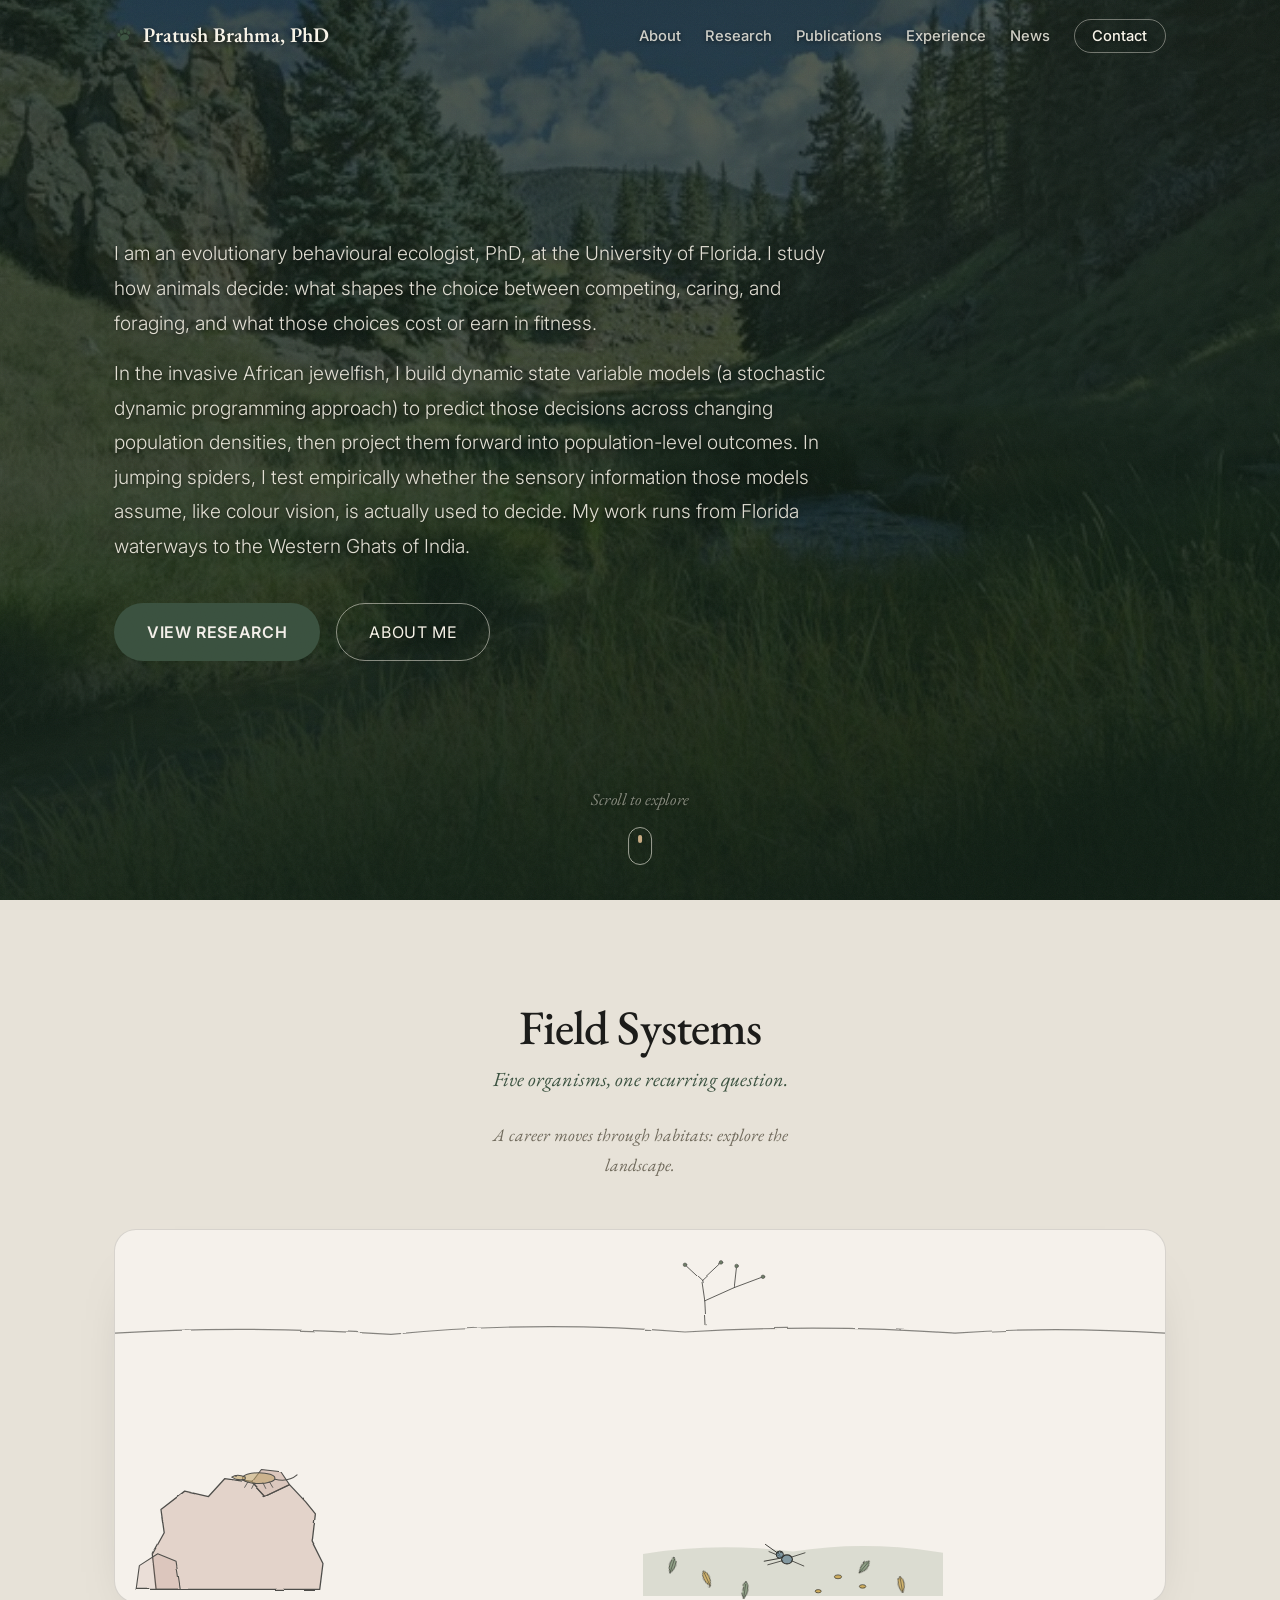
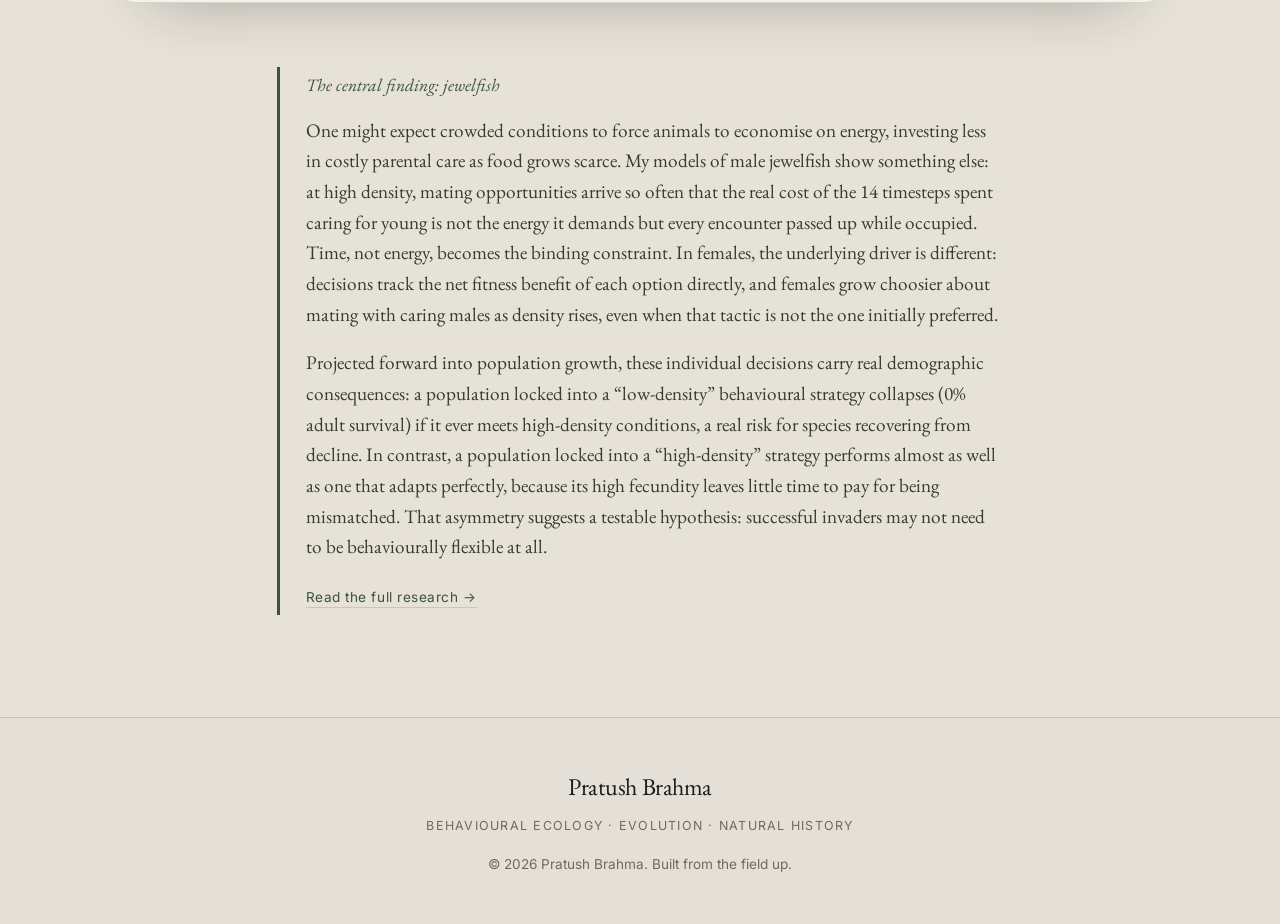
==== index.html @ 7d58fc89 "Remove homepage hero headline, About favourites section, and Gallery page Retires the gallery featur" ====
<!DOCTYPE html>
<html lang="en">
<head>
  <meta charset="UTF-8" />
  <meta name="viewport" content="width=device-width, initial-scale=1.0" />
  <meta name="description" content="Pratush Brahma is an evolutionary behavioural ecologist at the University of Florida who studies how animals decide, from dynamic state variable models in invasive jewelfish to sensory ecology in jumping spiders." />
  <meta name="author" content="Pratush Brahma" />
  <meta name="theme-color" content="#16291c" />

  <meta property="og:title" content="Pratush Brahma | Behavioural Ecologist" />
  <meta property="og:description" content="How animals decide, from invasive jewelfish to jumping spiders: the work of an evolutionary behavioural ecologist at the University of Florida." />
  <meta property="og:type" content="website" />

  <title>Pratush Brahma | Behavioural Ecologist</title>

  <link rel="preconnect" href="https://fonts.googleapis.com" />
  <link rel="preconnect" href="https://fonts.gstatic.com" crossorigin />
  <link href="https://fonts.googleapis.com/css2?family=EB+Garamond:ital,wght@0,400;0,500;0,600;1,400;1,500&family=Inter:wght@300;400;500;600&display=swap" rel="stylesheet" />

  <link rel="stylesheet" href="style.css" />
</head>
<body>
  <a class="skip-link" href="#main">Skip to content</a>

  <!-- ============ NAV ============ -->
  <header class="site-header" id="siteHeader">
    <nav class="nav" aria-label="Primary">
      <a href="index.html" class="nav__brand" aria-label="Pratush Brahma, home">
        <span class="nav__mark" aria-hidden="true"><svg viewBox="0 0 24 24" width="20" height="20" fill="currentColor"><ellipse cx="6" cy="10.5" rx="1.7" ry="2.3"/><ellipse cx="9.7" cy="7.6" rx="1.8" ry="2.5"/><ellipse cx="14.3" cy="7.6" rx="1.8" ry="2.5"/><ellipse cx="18" cy="10.5" rx="1.7" ry="2.3"/><path d="M12 11.2c3 0 5.4 2 5.4 4.5 0 2-2.4 3.1-5.4 3.1S6.6 17.7 6.6 15.7c0-2.5 2.4-4.5 5.4-4.5z"/></svg></span>
        <span class="nav__name">Pratush Brahma, PhD</span>
      </a>
      <button class="nav__toggle" id="navToggle" aria-expanded="false" aria-controls="navMenu" aria-label="Open menu">
        <span class="nav__toggle-bar" aria-hidden="true"></span>
        <span class="nav__toggle-bar" aria-hidden="true"></span>
        <span class="nav__toggle-bar" aria-hidden="true"></span>
      </button>
      <ul class="nav__menu" id="navMenu">
        <li><a href="about.html">About</a></li>
        <li><a href="research.html">Research</a></li>
        <li><a href="publications.html">Publications</a></li>
        <li><a href="experience.html">Experience</a></li>
        <li><a href="news.html">News</a></li>
        <li><a href="contact.html" class="nav__cta">Contact</a></li>
      </ul>
    </nav>
  </header>

  <main id="main">

    <!-- ============ HERO ============ -->
    <section class="hero" id="hero">
      <div class="hero__bg" data-parallax="0.25" aria-hidden="true"></div>
      <div class="hero__veil" aria-hidden="true"></div>
      <div class="hero__grain" aria-hidden="true"></div>

      <div class="hero__inner">
        <div class="hero__tagline reveal" data-reveal data-reveal-delay="3">
          <p>
            I am an evolutionary behavioural ecologist, PhD, at the University of
            Florida. I study how animals decide: what shapes the choice between
            competing, caring, and foraging, and what those choices cost or earn in
            fitness.
          </p>
          <p>
            In the invasive African jewelfish, I build dynamic state variable
            models (a stochastic dynamic programming approach) to predict
            those decisions across changing population densities, then project them
            forward into population-level outcomes. In jumping spiders, I test
            empirically whether the sensory information those models assume, like
            colour vision, is actually used to decide. My work runs from Florida
            waterways to the Western Ghats of India.
          </p>
        </div>
        <div class="hero__actions reveal" data-reveal data-reveal-delay="4">
          <a href="research.html" class="btn btn--primary">View research</a>
          <a href="about.html" class="btn btn--ghost">About me</a>
        </div>
      </div>

      <a href="#field-systems" class="hero__scroll" aria-label="Scroll to explore">
        <span class="hero__scroll-text">Scroll to explore</span>
        <span class="hero__scroll-cue" aria-hidden="true"><span class="hero__scroll-dot"></span></span>
      </a>
    </section>

    <!-- ============ ILLUSTRATED FIELD MAP ============ -->
    <section class="field-systems" id="field-systems" aria-labelledby="field-systems-heading">
      <div class="section__wrap">
        <div class="field-systems__head">
          <h2 class="field-systems__title reveal" data-reveal id="field-systems-heading">Field Systems</h2>
          <p class="field-systems__subtitle reveal" data-reveal>Five organisms, one recurring question.</p>
        </div>

        <p class="field-systems__intro reveal" data-reveal>A career moves through habitats: explore the landscape.</p>

        <div class="field-map reveal" data-reveal>
          <!-- Hand-drawn landscape cross-section, five ecological zones. Hover/focus
               previews the specimen tag; click (or a second tap on touch) goes to
               research.html#anchor. -->
          <svg class="field-map__svg" viewBox="0 0 1750 620" role="group" aria-labelledby="field-systems-heading" xmlns="http://www.w3.org/2000/svg">
            <defs>
              <filter id="sketchy" x="-5%" y="-5%" width="110%" height="110%">
                <feTurbulence type="fractalNoise" baseFrequency="0.014 0.03" numOctaves="2" seed="7" result="noise" />
                <feDisplacementMap in="SourceGraphic" in2="noise" scale="4.2" xChannelSelector="R" yChannelSelector="G" />
              </filter>
            </defs>

            <!-- Horizon line, hand-drawn -->
            <path class="fz-ground" filter="url(#sketchy)" d="M0,172 Q210,158 460,174 Q700,150 950,170 Q1180,156 1400,172 Q1560,160 1750,172" fill="none" stroke="var(--ink-stroke)" stroke-width="2" stroke-linecap="round" opacity="0.55" />

            <!-- ============ ZONE: PHYLOGENETIC TREE (sky / margin) — anuran phylogenetics — tier 3, paired with the rock outcrop ============ -->
            <a href="research.html#frogs" class="field-zone field-zone--phylo field-zone--minor" tabindex="4" aria-label="Microhylid frog phylogenetics: untangling a family tree. Open research."
               data-sci="Microhylidae spp." data-q="How many species hide inside one name?">
              <rect class="field-zone__hit" x="20" y="8" width="1710" height="160" rx="10" />
              <g class="field-zone__art" fill="none" stroke="var(--ink-stroke)" stroke-width="1.5" stroke-linecap="round" opacity="0.65">
                <path filter="url(#sketchy)" d="M985,158 L983,118" />
                <path filter="url(#sketchy)" d="M983,118 L1032,96" />
                <path filter="url(#sketchy)" d="M983,118 L978,84" />
                <path filter="url(#sketchy)" d="M1032,96 L1080,78" />
                <path filter="url(#sketchy)" d="M1032,96 L1036,60" />
                <path filter="url(#sketchy)" d="M978,84 L1010,54" />
                <path filter="url(#sketchy)" d="M978,84 L950,58" />
                <circle cx="1080" cy="78" r="3" fill="var(--moss)" stroke="var(--ink-stroke)" stroke-width="1" />
                <circle cx="1036" cy="60" r="3" fill="var(--moss)" stroke="var(--ink-stroke)" stroke-width="1" />
                <circle cx="1010" cy="54" r="3" fill="var(--moss)" stroke="var(--ink-stroke)" stroke-width="1" />
                <circle cx="950" cy="58" r="3" fill="var(--moss)" stroke="var(--ink-stroke)" stroke-width="1" />
              </g>
            </a>

            <!-- ============ ZONE: ROCK OUTCROP — Psammophilus dorsalis — tier 3 ============ -->
            <a href="research.html#agamas" class="field-zone field-zone--rock field-zone--minor" tabindex="1" aria-label="Rock agamas: turf wars on sun-baked boulders. Open research."
               data-sci="Psammophilus dorsalis" data-q="Who controls the rock controls everything.">
              <rect class="field-zone__hit" x="20" y="170" width="410" height="440" rx="10" />
              <g class="field-zone__art" transform="translate(190,500) scale(0.9) translate(-190,-500)">
                <path filter="url(#sketchy)" d="M55,610 L48,545 L70,505 L64,462 L108,428 L152,438 L182,405 L232,412 L256,438 L302,416 L332,448 L350,470 L344,522 L364,562 L358,610 Z"
                      fill="var(--terracotta)" fill-opacity="0.26" stroke="var(--ink-stroke)" stroke-width="2.4" stroke-linejoin="round" />
                <path filter="url(#sketchy)" d="M18,610 L24,566 L58,544 L92,558 L100,610 Z"
                      fill="var(--terracotta)" fill-opacity="0.16" stroke="var(--ink-stroke)" stroke-width="2" stroke-linejoin="round" />
                <path filter="url(#sketchy)" d="M232,412 L256,438 L302,416 L286,392 L250,388 Z"
                      fill="var(--terracotta)" fill-opacity="0.38" stroke="var(--ink-stroke)" stroke-width="2" stroke-linejoin="round" />

                <!-- lizard, perched on the top facet, facing left -->
                <g class="zone-lizard">
                  <path d="M275,406 Q300,412 316,398" fill="none" stroke="var(--ink-stroke)" stroke-width="2" stroke-linecap="round" />
                  <ellipse cx="245" cy="404" rx="30" ry="10" fill="var(--ochre)" fill-opacity="0.55" stroke="var(--ink-stroke)" stroke-width="2" />
                  <path d="M225,411 L219,421" stroke="var(--ink-stroke)" stroke-width="1.6" stroke-linecap="round" />
                  <path d="M237,413 L232,423" stroke="var(--ink-stroke)" stroke-width="1.6" stroke-linecap="round" />
                  <path d="M253,413 L258,423" stroke="var(--ink-stroke)" stroke-width="1.6" stroke-linecap="round" />
                  <path d="M265,411 L271,421" stroke="var(--ink-stroke)" stroke-width="1.6" stroke-linecap="round" />
                  <g class="zone-lizard__head" style="transform-box:view-box; transform-origin:220px 402px;">
                    <path d="M220,402 Q205,395 195,402 Q205,409 220,406 Z" fill="var(--ochre)" fill-opacity="0.6" stroke="var(--ink-stroke)" stroke-width="2" stroke-linejoin="round" />
                    <circle cx="203" cy="400" r="1.6" fill="var(--ink-stroke)" />
                  </g>
                </g>
              </g>
            </a>

            <!-- ============ ZONE: FRESHWATER — Hemichromis letourneuxi — LEAD ZONE, the dissertation's central finding ============ -->
            <a href="research.html#jewelfish" class="field-zone field-zone--water field-zone--lead" tabindex="2" aria-label="African jewelfish: the dissertation's central finding. Open research."
               data-sci="Hemichromis letourneuxi" data-q="When does a father stop guarding his young?">
              <rect class="field-zone__hit" x="450" y="170" width="410" height="440" rx="10" />
              <g class="field-zone__art" transform="translate(655,490) scale(1.1) translate(-655,-490)">
                <path d="M450,610 L450,440 Q530,410 620,428 Q700,405 780,430 Q830,415 860,440 L860,610 Z" fill="var(--slate-blue)" fill-opacity="0.2" stroke="none" />
                <path class="zone-wave-a" filter="url(#sketchy)" d="M450,440 Q530,410 620,428 Q700,405 780,430 Q830,415 860,440" fill="none" stroke="var(--ink-stroke)" stroke-width="2.2" stroke-linecap="round" />
                <path class="zone-wave-b" filter="url(#sketchy)" d="M470,470 Q550,452 630,466 Q710,448 790,468 Q820,458 845,470" fill="none" stroke="var(--slate-blue)" stroke-width="1.6" stroke-linecap="round" opacity="0.6" />

                <path d="M470,440 Q466,410 476,382" fill="none" stroke="var(--moss)" stroke-width="2" stroke-linecap="round" opacity="0.65" />
                <path d="M486,440 Q483,404 496,378" fill="none" stroke="var(--moss)" stroke-width="2" stroke-linecap="round" opacity="0.65" />
                <path d="M826,440 Q830,406 820,380" fill="none" stroke="var(--moss)" stroke-width="2" stroke-linecap="round" opacity="0.65" />
                <path d="M842,440 Q846,412 838,386" fill="none" stroke="var(--moss)" stroke-width="2" stroke-linecap="round" opacity="0.65" />

                <g class="zone-fish">
                  <path class="zone-fish__tail" style="transform-box:view-box; transform-origin:625px 485px;" d="M625,485 L604,471 L608,486 L604,501 Z" fill="var(--terracotta)" fill-opacity="0.6" stroke="var(--ink-stroke)" stroke-width="1.8" stroke-linejoin="round" />
                  <path d="M625,485 Q640,470 665,474 Q681,478 686,486 Q681,494 665,497 Q640,501 625,485 Z" fill="var(--terracotta)" fill-opacity="0.75" stroke="var(--ink-stroke)" stroke-width="2" stroke-linejoin="round" />
                  <path d="M655,474 L662,461 L669,475 Z" fill="var(--slate-blue)" fill-opacity="0.5" stroke="var(--ink-stroke)" stroke-width="1.4" stroke-linejoin="round" />
                  <circle cx="637" cy="482" r="1.8" fill="var(--ink-stroke)" />
                </g>
              </g>
            </a>

            <!-- ============ ZONE: LEAF LITTER / FOREST FLOOR — Stenaelurillus lesserti (+ termite prey) — second tier ============ -->
            <a href="research.html#spiders" class="field-zone field-zone--leaf field-zone--lead" tabindex="3" aria-label="Jumping spiders: a colour-sighted hunter among termite prey. Open research."
               data-sci="Stenaelurillus lesserti" data-q="Can a spider that sees colour use it to hunt?">
              <rect class="field-zone__hit" x="880" y="170" width="500" height="440" rx="10" />
              <g class="field-zone__art">
                <path d="M880,610 L880,540 Q1000,520 1130,536 Q1250,516 1380,538 L1380,610 Z" fill="var(--moss)" fill-opacity="0.15" stroke="none" />

                <g stroke="var(--ink-stroke)" stroke-width="1.2" fill="var(--moss)" fill-opacity="0.5">
                  <g transform="rotate(18 930 556)"><path filter="url(#sketchy)" d="M930,545 Q940,556 930,573 Q920,556 930,545 Z" /><path d="M930,548 L930,570" stroke-width="0.8" /></g>
                  <g transform="rotate(-25 985 578)" fill="var(--ochre)" fill-opacity="0.55"><path filter="url(#sketchy)" d="M985,567 Q995,578 985,595 Q975,578 985,567 Z" /><path d="M985,570 L985,592" stroke-width="0.8" /></g>
                  <g transform="rotate(40 1250 560)"><path filter="url(#sketchy)" d="M1250,549 Q1260,560 1250,577 Q1240,560 1250,549 Z" /><path d="M1250,552 L1250,574" stroke-width="0.8" /></g>
                  <g transform="rotate(-10 1310 588)" fill="var(--ochre)" fill-opacity="0.55"><path filter="url(#sketchy)" d="M1310,577 Q1320,588 1310,605 Q1300,588 1310,577 Z" /><path d="M1310,580 L1310,602" stroke-width="0.8" /></g>
                  <g transform="rotate(8 1050 598)"><path filter="url(#sketchy)" d="M1050,587 Q1060,598 1050,615 Q1040,598 1050,587 Z" /><path d="M1050,590 L1050,612" stroke-width="0.8" /></g>
                </g>

                <!-- termites: prey, visible but not separately clickable -->
                <g fill="var(--ochre)" fill-opacity="0.65" stroke="var(--ink-stroke)" stroke-width="1.1">
                  <ellipse cx="1205" cy="578" rx="6" ry="3.2" />
                  <ellipse cx="1246" cy="594" rx="5.4" ry="2.9" />
                  <ellipse cx="1172" cy="602" rx="5" ry="2.7" />
                </g>

                <!-- jumping spider -->
                <g class="zone-spider">
                  <g stroke="var(--ink-stroke)" stroke-width="1.3" stroke-linecap="round">
                    <path d="M1112,545 L1090,536" />
                    <path d="M1113,551 L1088,558" />
                    <path d="M1127,551 L1148,560" />
                    <path d="M1128,545 L1150,538" />
                  </g>
                  <g class="zone-spider__leg" style="transform-box:view-box; transform-origin:1108px 541px;" stroke="var(--ink-stroke)" stroke-width="1.5" stroke-linecap="round">
                    <path d="M1108,541 L1084,524" />
                    <path d="M1109,547 L1082,552" />
                  </g>
                  <ellipse cx="1120" cy="549" rx="9" ry="7.5" fill="var(--slate-blue)" fill-opacity="0.7" stroke="var(--ink-stroke)" stroke-width="1.8" />
                  <circle cx="1108" cy="541" r="6" fill="var(--slate-blue)" fill-opacity="0.7" stroke="var(--ink-stroke)" stroke-width="1.6" />
                  <circle cx="1105" cy="538" r="1.3" fill="var(--ink-stroke)" />
                  <circle cx="1110" cy="537" r="1.3" fill="var(--ink-stroke)" />
                </g>
              </g>
            </a>

            <!-- ============ ZONE: LAB BENCH — FRG1 / tumor angiogenesis (mouse models) — tier 4, where the empirical training began ============ -->
            <a href="research.html#cancer" class="field-zone field-zone--lab field-zone--minor" tabindex="5" aria-label="Cancer angiogenesis research: where the empirical training began. Open research."
               data-sci="FRG1 &middot; tumor angiogenesis" data-q="How does one gene rewire a tumor&rsquo;s blood supply?">
              <rect class="field-zone__hit" x="1390" y="170" width="340" height="440" rx="10" />
              <g class="field-zone__art">
                <path d="M1390,610 L1390,560 Q1480,542 1560,556 Q1650,540 1730,558 L1730,610 Z" fill="var(--mouse)" fill-opacity="0.12" stroke="none" />

                <!-- ex-ovo CAM view: a dish of membrane with a branching vessel network -->
                <circle cx="1560" cy="330" r="92" fill="var(--terracotta)" fill-opacity="0.07" stroke="var(--ink-stroke)" stroke-width="1.6" opacity="0.6" filter="url(#sketchy)" />
                <g stroke="var(--terracotta)" stroke-width="1.6" stroke-linecap="round" fill="none" opacity="0.85">
                  <path filter="url(#sketchy)" d="M1560,404 L1558,362" />
                  <path filter="url(#sketchy)" d="M1558,362 L1522,336" />
                  <path filter="url(#sketchy)" d="M1522,336 L1498,308" />
                  <path filter="url(#sketchy)" d="M1522,336 L1510,300" />
                  <path filter="url(#sketchy)" d="M1558,362 L1598,340" />
                  <path filter="url(#sketchy)" d="M1598,340 L1624,312" />
                  <path filter="url(#sketchy)" d="M1598,340 L1612,374" />
                </g>
                <g class="zone-mouse__pulse" fill="var(--terracotta)" fill-opacity="0.7" stroke="var(--ink-stroke)" stroke-width="0.8">
                  <circle cx="1498" cy="308" r="2.6" />
                  <circle cx="1510" cy="300" r="2.6" />
                  <circle cx="1624" cy="312" r="2.6" />
                  <circle cx="1612" cy="374" r="2.6" />
                </g>

                <!-- mouse silhouette -->
                <g class="zone-mouse">
                  <path d="M1600,548 Q1560,562 1522,552" fill="none" stroke="var(--ink-stroke)" stroke-width="1.5" stroke-linecap="round" />
                  <ellipse cx="1620" cy="522" rx="55" ry="29" fill="var(--mouse)" fill-opacity="0.55" stroke="var(--ink-stroke)" stroke-width="2" />
                  <circle cx="1675" cy="507" r="21" fill="var(--mouse)" fill-opacity="0.55" stroke="var(--ink-stroke)" stroke-width="2" />
                  <ellipse cx="1667" cy="483" rx="8" ry="10" fill="var(--mouse)" fill-opacity="0.6" stroke="var(--ink-stroke)" stroke-width="1.6" />
                  <ellipse cx="1685" cy="486" rx="8" ry="10" fill="var(--mouse)" fill-opacity="0.6" stroke="var(--ink-stroke)" stroke-width="1.6" />
                  <circle cx="1682" cy="504" r="1.6" fill="var(--ink-stroke)" />
                </g>
              </g>
            </a>
          </svg>
        </div>

        <figure class="field-finding reveal" data-reveal>
          <p class="field-finding__label">The central finding: jewelfish</p>
          <blockquote class="field-finding__quote">
            <p>One might expect crowded conditions to force animals to economise on energy, investing less in costly parental care as food grows scarce. My models of male jewelfish show something else: at high density, mating opportunities arrive so often that the real cost of the 14 timesteps spent caring for young is not the energy it demands but every encounter passed up while occupied. Time, not energy, becomes the binding constraint. In females, the underlying driver is different: decisions track the net fitness benefit of each option directly, and females grow choosier about mating with caring males as density rises, even when that tactic is not the one initially preferred.</p>
            <p>Projected forward into population growth, these individual decisions carry real demographic consequences: a population locked into a &ldquo;low-density&rdquo; behavioural strategy collapses (0% adult survival) if it ever meets high-density conditions, a real risk for species recovering from decline. In contrast, a population locked into a &ldquo;high-density&rdquo; strategy performs almost as well as one that adapts perfectly, because its high fecundity leaves little time to pay for being mismatched. That asymmetry suggests a testable hypothesis: successful invaders may not need to be behaviourally flexible at all.</p>
          </blockquote>
          <figcaption><a href="research.html#jewelfish">Read the full research &rarr;</a></figcaption>
        </figure>
      </div>
    </section>

  </main>

  <!-- ============ FOOTER ============ -->
  <footer class="footer">
    <div class="section__wrap footer__inner">
      <p class="footer__name">Pratush Brahma</p>
      <p class="footer__tag">Behavioural ecology · evolution · natural history</p>
      <p class="footer__copy">© <span id="year"></span> Pratush Brahma. Built from the field up.</p>
    </div>
  </footer>

  <!-- Floating specimen-tag label for the field map -->
  <div class="specimen-tag" id="specimenTag" role="status" aria-live="polite"></div>

  <script src="script.js"></script>
</body>
</html>
---- style.css ----
/* =========================================================
   Pratush Brahma — Behavioural Ecologist
   Field-notebook / scientific-monograph aesthetic:
   aged parchment, charcoal ink, deep olive + terracotta,
   EB Garamond serif headings, Inter body.
   ========================================================= */

/* ---------- Design tokens ---------- */
:root {
  /* Species colours (used only on small swatches/plates behind photos) —
     muted toward the field-guide palette; nothing reads as "bright tech". */
  --jewel:   #3f7a78;
  --jewel-d: #2a5b5a;
  --agama:   #a86a3d;
  --agama-d: #8a5330;
  --spider:   #a68a3a;
  --spider-d: #8a6f17;
  --termite:  #9c6b3f;
  --termite-d: #6b4626;
  --frog:     #6b8a4a;
  --frog-d:   #46691f;
  --mouse:    #a99a80;
  --mouse-d:  #8a7d62;

  /* Field Systems illustration palette — naturalist's-plate accents */
  --terracotta: #b5654a;
  --moss:       #4a6741;
  --slate-blue: #5c7a8a;
  --ochre:      #c4932a;
  --ink-stroke: #2c2c28;

  /* Greens kept for the dark, immersive hero + illustrated scene */
  --green-900: #10231a;
  --green-800: #16291c;
  --green-700: #1d3826;
  --green-600: #294e35;
  --green-500: #3b5240;
  --green-400: #5a7f66;

  --paper: #f2ede2; /* light ink used on dark imagery (captions, hero stroke) */

  /* Field-notebook palette — warm parchment, forest green, field tan */
  --parchment:   #f5f1eb;  /* warm parchment page */
  --parchment-2: #ede8df;  /* slightly deeper leaf, hover surfaces */
  --ink:         #1c1c1a;  /* near-black warm ink */

  /* Semantic */
  --bg:          var(--parchment);
  --bg-alt:      var(--parchment-2);
  --surface:     #faf7f0;  /* a clean sheet, for cards */
  --text:        var(--ink);
  --text-dim:    #3a3934;
  --text-muted:  #706a5c;
  --accent:      #3b5240;  /* deep forest green */
  --accent-soft: #4c6b52;  /* lighter forest green, for hovers */
  --accent-warm: #8c7355;  /* warm field tan (secondary) */
  --slate:       #55636b;  /* warm slate */
  --on-accent:   #f5f1eb;  /* text on forest-green fills */
  --line:        rgba(28, 28, 26, 0.14);

  /* Type */
  --font-display: "EB Garamond", Georgia, "Times New Roman", serif;
  --font-body:    "Inter", system-ui, -apple-system, sans-serif;
  /* small tracked labels (tags, dates): clean sans */
  --font-mono:    "Inter", system-ui, -apple-system, sans-serif;

  /* Fluid type scale */
  --fs-hero:  clamp(3rem, 11vw, 9rem);
  /* Reserved for a page's single centrepiece section title — deliberately a
     step above --fs-h2, so Field Systems outranks ordinary section headings
     without approaching the hero. Not for general section titles. */
  --fs-h1-section: clamp(2.4rem, 6vw, 4.4rem);
  --fs-h2:    clamp(1.9rem, 4.5vw, 3.4rem);
  --fs-h3:    clamp(1.15rem, 2vw, 1.45rem);
  --fs-lead:  clamp(1.05rem, 1.6vw, 1.3rem);
  --fs-body:  1.05rem;
  --fs-small: 0.82rem;

  /* Layout */
  --maxw:    1180px;
  --gutter:  clamp(1.25rem, 5vw, 4rem);
  --radius:  14px;
  --radius-lg: 22px;

  /* Section vertical rhythm — two deliberate steps, not three unrelated
     clamps. Primary: full-weight sections (About prose, Explore tiles).
     Secondary: sections that carry their own internal spacing already
     (Field Systems' head + map + finding block each add their own gaps),
     so the outer section padding is intentionally the lighter of the two. */
  --space-section:     clamp(4.5rem, 11vw, 9rem);
  --space-section-tight: clamp(3.5rem, 8vw, 6.5rem);

  /* Hero text-on-dark-photo palette — the warm cream/tan family used only
     over the immersive hero image, named so it stops living as scattered
     magic hex values. */
  --hero-ink:        #f7f3e8;  /* primary text over the hero photo */
  --hero-ink-dim:     rgba(247, 243, 232, 0.82);
  --hero-ink-faint:   rgba(247, 243, 232, 0.5);
  --hero-accent:      #e3d7bf;  /* eyebrow */
  --hero-accent-line: #c2a883;  /* eyebrow rule, scroll dot */
  --hero-accent-warm: #c9ad85;  /* italic name accent, ghost-button hover */

  /* Motion — unhurried, like turning a page */
  --ease: cubic-bezier(0.25, 0.46, 0.45, 0.94);
  --dur:  0.38s;
  /* Snappier ease-out for immediate feedback: buttons, hover lifts, rising labels */
  --ease-out: cubic-bezier(0.16, 1, 0.3, 1);

  --header-h: 72px;
}

/* ---------- Cross-document view transitions ----------
   The focal authored moment: clicking a Field Systems zone on the homepage
   does not hard-cut to research.html — the clicked specimen's own art
   carries across the navigation into its research card. Pure progressive
   enhancement: unsupported browsers get the ordinary instant navigation. */
@view-transition {
  navigation: auto;
}

/* ---------- Reset ---------- */
*,
*::before,
*::after { box-sizing: border-box; }

* { margin: 0; }

html {
  scroll-behavior: smooth;
  scroll-padding-top: var(--header-h);
  -webkit-text-size-adjust: 100%;
}

body {
  font-family: var(--font-body);
  font-size: var(--fs-body);
  line-height: 1.75;
  color: var(--text);
  /* Aged-paper backdrop: faint wandering paw tracks over parchment,
     with the softest warm tints in the corners for depth. */
  background-color: #f2ede3;
  background-image:
    url("data:image/svg+xml,%3Csvg xmlns='http://www.w3.org/2000/svg' width='240' height='240' fill='%236b5a3a' fill-opacity='0.10'%3E%3Cg transform='translate(36,44)'%3E%3Cellipse cx='4' cy='9' rx='2' ry='3'/%3E%3Cellipse cx='10' cy='5.5' rx='2.2' ry='3.3'/%3E%3Cellipse cx='16' cy='9' rx='2' ry='3'/%3E%3Cpath d='M10%2010c3%200%205%202%205%204.2%200%201.9-2.2%203-5%203s-5-1.1-5-3c0-2.2%202-4.2%205-4.2z'/%3E%3C/g%3E%3Cg transform='translate(156,160)'%3E%3Cellipse cx='4' cy='9' rx='2' ry='3'/%3E%3Cellipse cx='10' cy='5.5' rx='2.2' ry='3.3'/%3E%3Cellipse cx='16' cy='9' rx='2' ry='3'/%3E%3Cpath d='M10%2010c3%200%205%202%205%204.2%200%201.9-2.2%203-5%203s-5-1.1-5-3c0-2.2%202-4.2%205-4.2z'/%3E%3C/g%3E%3C/svg%3E"),
    radial-gradient(75% 60% at 84% -8%, rgba(140, 115, 85, 0.10), transparent 62%),
    radial-gradient(65% 65% at -8% 108%, rgba(59, 82, 64, 0.09), transparent 62%);
  background-repeat: repeat, no-repeat, no-repeat;
  background-size: 240px 240px, 100% 100%, 100% 100%;
  background-attachment: fixed;
  -webkit-font-smoothing: antialiased;
  text-rendering: optimizeLegibility;
  overflow-x: hidden;
}

img { max-width: 100%; display: block; }

a { color: inherit; text-decoration: none; }

h1, h2, h3 {
  font-family: var(--font-display);
  font-weight: 500;
  line-height: 1.08;
  letter-spacing: -0.02em;
}

::selection { background: var(--accent); color: var(--on-accent); }

/* ---------- Accessibility helpers ---------- */
.skip-link {
  position: absolute;
  left: 1rem;
  top: -100%;
  z-index: 200;
  background: var(--accent);
  color: var(--on-accent);
  padding: 0.7rem 1.2rem;
  border-radius: 8px;
  font-weight: 600;
  transition: top 0.2s var(--ease);
}
.skip-link:focus { top: 1rem; }

:focus-visible {
  outline: 3px solid var(--accent);
  outline-offset: 3px;
  border-radius: 4px;
}

/* ---------- Buttons ---------- */
.btn {
  display: inline-flex;
  align-items: center;
  gap: 0.5rem;
  font-family: var(--font-mono);
  font-size: 0.85rem;
  letter-spacing: 0.04em;
  text-transform: uppercase;
  padding: 0.85rem 1.6rem;
  border-radius: 999px;
  border: 1.5px solid transparent;
  cursor: pointer;
  transition: transform 280ms var(--ease-out), background 280ms var(--ease-out),
              color 280ms var(--ease-out), border-color 280ms var(--ease-out),
              box-shadow 280ms var(--ease-out);
}
.btn:hover, .btn:focus-visible { will-change: transform; }
.btn:active { transform: translateY(-1px) scale(0.98); }
.btn--primary {
  background: var(--accent);
  color: var(--on-accent);
  font-weight: 600;
  box-shadow: 0 0 0 0 rgba(59, 82, 64, 0);
}
.btn--primary:hover {
  background: var(--accent-soft);
  transform: translateY(-2px);
  box-shadow: 0 16px 30px -16px rgba(59, 82, 64, 0.55);
}
.btn--ghost {
  border-color: var(--line);
  color: var(--text);
}
.btn--ghost:hover {
  border-color: var(--accent);
  color: var(--accent);
  transform: translateY(-2px);
  box-shadow: 0 14px 28px -18px rgba(28, 28, 26, 0.25);
}

/* =========================================================
   NAV
   ========================================================= */
.site-header {
  position: fixed;
  inset: 0 0 auto 0;
  z-index: 100;
  height: var(--header-h);
  display: flex;
  align-items: center;
  transition: background 0.4s var(--ease), border-color 0.4s var(--ease),
              backdrop-filter 0.4s var(--ease);
  border-bottom: 1px solid transparent;
}
.site-header.is-scrolled {
  background: rgba(242, 235, 218, 0.9);
  backdrop-filter: blur(12px);
  border-bottom-color: var(--line);
}
.nav {
  width: 100%;
  max-width: var(--maxw);
  margin: 0 auto;
  padding: 0 var(--gutter);
  display: flex;
  align-items: center;
  justify-content: space-between;
}
.nav__brand {
  display: flex;
  align-items: center;
  gap: 0.55rem;
  font-family: var(--font-display);
  font-size: 1.3rem;
  font-weight: 600;
  color: var(--hero-ink); /* light by default, for over the dark hero */
}
.nav__mark { color: var(--accent); display: inline-flex; align-items: center; transition: color 300ms var(--ease-out); }
.nav__mark svg { display: block; transform: rotate(-12deg); }
.nav__brand:hover .nav__mark { color: var(--accent-warm); }
.nav__menu {
  list-style: none;
  display: flex;
  align-items: center;
  gap: 1.5rem;
  padding: 0;
}
.nav__menu a {
  font-size: 0.92rem;
  font-weight: 500;
  color: var(--hero-ink-dim); /* light over hero */
  position: relative;
  transition: color 300ms var(--ease-out);
}
/* Scoped to the transparent (pre-scroll) header only, over the hero photo —
   the scrolled/mobile-panel states sit on solid parchment and don't need it. */
.site-header:not(.is-scrolled) .nav__brand,
.site-header:not(.is-scrolled) .nav__menu a {
  text-shadow: 0 1px 4px rgba(0, 0, 0, 0.55);
}
.nav__menu a::after {
  content: "";
  position: absolute;
  left: 0; bottom: -6px;
  width: 100%;
  height: 2px;
  background: var(--accent);
  transform: scaleX(0);
  transform-origin: left;
  transition: transform 0.3s var(--ease-out);
}
.nav__menu a:hover,
.nav__menu a.is-current,
.nav__menu a[aria-current="page"] { color: var(--paper); }
.nav__menu a:hover::after,
.nav__menu a.is-current::after,
.nav__menu a[aria-current="page"]::after { transform: scaleX(1); }
.nav__cta {
  border: 1.5px solid rgba(247, 243, 232, 0.4);
  padding: 0.45rem 1.1rem;
  border-radius: 999px;
  color: var(--hero-ink) !important;
}
.nav__cta::after { display: none; }
.nav__cta:hover { border-color: var(--accent); }

/* Scrolled (over parchment) and all inner pages: dark ink on light */
.site-header.is-scrolled .nav__brand { color: var(--text); }
.site-header.is-scrolled .nav__menu a { color: var(--text-dim); }
.site-header.is-scrolled .nav__menu a:hover,
.site-header.is-scrolled .nav__menu a.is-current,
.site-header.is-scrolled .nav__menu a[aria-current="page"] { color: var(--text); }
.site-header.is-scrolled .nav__cta { color: var(--text) !important; border-color: var(--line); }
.site-header.is-scrolled .nav__cta[aria-current="page"] { color: var(--accent) !important; border-color: var(--accent); }
.site-header.is-scrolled .nav__toggle-bar { background: var(--text); }

.nav__toggle {
  display: none;
  flex-direction: column;
  gap: 5px;
  background: none;
  border: none;
  cursor: pointer;
  padding: 14px; /* brings the tap target to 44px tall, the touch-target floor */
  z-index: 110;
}
.nav__toggle-bar {
  width: 26px;
  height: 2px;
  background: var(--hero-ink);
  border-radius: 2px;
  transition: transform 0.3s var(--ease-out), opacity 0.3s var(--ease-out), background 0.3s var(--ease-out);
}
.nav__toggle[aria-expanded="true"] .nav__toggle-bar:nth-child(1) { transform: translateY(7px) rotate(45deg); }
.nav__toggle[aria-expanded="true"] .nav__toggle-bar:nth-child(2) { opacity: 0; }
.nav__toggle[aria-expanded="true"] .nav__toggle-bar:nth-child(3) { transform: translateY(-7px) rotate(-45deg); }

/* =========================================================
   HERO (kept dark and immersive; light text over a photo)
   ========================================================= */
.hero {
  position: relative;
  min-height: 100vh;
  min-height: 100svh;
  display: flex;
  align-items: center;
  overflow: hidden;
  isolation: isolate;
}
.hero__bg {
  position: absolute;
  inset: -10% 0 -10% 0;
  z-index: -3;
  background:
    radial-gradient(120% 90% at 70% 10%, rgba(140, 115, 85, 0.16), transparent 55%),
    radial-gradient(120% 120% at 15% 90%, rgba(59, 82, 64, 0.30), transparent 50%),
    linear-gradient(160deg, rgba(12,26,17,0.55), rgba(22,41,28,0.30) 45%, rgba(12,26,17,0.80)),
    url("images/habitat.jpg"),
    linear-gradient(160deg, #0c1a11 0%, var(--green-800) 45%, #0c1a11 100%);
  background-size: cover;
  background-position: center;
  will-change: transform;
}
.hero__veil {
  position: absolute;
  inset: 0;
  z-index: -2;
  /* The 35% stop used to fall below the hero's text content (eyebrow, name,
     then tagline) and only had to keep the photo readable as a photo there.
     With the eyebrow and name removed, the vertically-centered bio text now
     sits across that exact band, so it needs the same legibility floor as
     the darker top and bottom stops, not a deliberately faint "window". */
  background:
    linear-gradient(180deg, rgba(14,28,19,0.55) 0%, rgba(14,28,19,0.6) 35%, rgba(14,28,19,0.85) 100%);
}
.hero__grain {
  position: absolute;
  inset: 0;
  z-index: -1;
  opacity: 0.05;
  pointer-events: none;
  background-image: url("data:image/svg+xml,%3Csvg xmlns='http://www.w3.org/2000/svg' width='120' height='120'%3E%3Cfilter id='n'%3E%3CfeTurbulence type='fractalNoise' baseFrequency='0.9' numOctaves='3' stitchTiles='stitch'/%3E%3C/filter%3E%3Crect width='100%25' height='100%25' filter='url(%23n)'/%3E%3C/svg%3E");
}
.hero__inner {
  max-width: var(--maxw);
  margin: 0 auto;
  padding: calc(var(--header-h) + 1.5rem) var(--gutter) clamp(4rem, 11vh, 7.5rem);
  width: 100%;
}
.hero__eyebrow {
  display: flex;
  align-items: center;
  gap: 0.85rem;
  font-family: var(--font-display);
  font-style: italic;
  font-size: 1.4rem;
  color: var(--hero-accent);
  margin-bottom: 1.3rem;
  max-width: 40ch;
}
.hero__eyebrow-line { width: 38px; height: 2px; border-radius: 2px; background: var(--hero-accent-line); display: inline-block; flex: 0 0 auto; }
.hero__title {
  font-size: var(--fs-hero);
  font-weight: 400;
  line-height: 0.94;
  letter-spacing: -0.03em;
  margin-bottom: 1.8rem;
  color: var(--hero-ink);
}
.hero__title span { display: block; }
.hero__title--accent {
  font-style: italic;
  font-weight: 400;
  color: var(--hero-accent-warm);
}
.hero__tagline {
  max-width: 62ch;
  font-size: 1.05rem;
  line-height: 1.8;
  color: rgba(247, 243, 232, 0.9);
  text-shadow: 0 1px 4px rgba(0, 0, 0, 0.55);
  font-weight: 300;
  margin-bottom: 2.5rem;
}
.hero__tagline p + p { margin-top: 1rem; }
@media (min-width: 860px) {
  .hero__tagline { font-size: 1.2rem; }
}
.hero__actions { display: flex; flex-wrap: wrap; gap: 1rem; }
.hero .btn { font-size: 1rem; padding: 0.85rem 2rem; }
.hero .btn--ghost { border-color: rgba(247, 243, 232, 0.5); color: var(--hero-ink); text-shadow: 0 1px 4px rgba(0, 0, 0, 0.55); }
.hero .btn--ghost:hover {
  border-color: var(--hero-accent-warm);
  color: var(--hero-accent-warm);
  box-shadow: 0 14px 28px -18px rgba(0, 0, 0, 0.45);
}

.hero__scroll {
  position: absolute;
  left: 50%;
  bottom: 2.2rem;
  transform: translateX(-50%);
  display: flex;
  flex-direction: column;
  align-items: center;
  gap: 0.8rem;
  color: var(--hero-ink-faint);
  text-shadow: 0 1px 4px rgba(0, 0, 0, 0.55);
}
.hero__scroll-text {
  font-family: var(--font-display);
  font-style: italic;
  font-size: 1.05rem;
  letter-spacing: 0.01em;
}
.hero__scroll-cue {
  width: 24px;
  height: 38px;
  border: 1.5px solid rgba(247, 243, 232, 0.6);
  border-radius: 999px;
  display: flex;
  justify-content: center;
  padding-top: 7px;
}
.hero__scroll-dot {
  width: 4px;
  height: 8px;
  border-radius: 999px;
  background: var(--hero-accent-warm);
  animation: scrollDot 1.8s var(--ease) infinite;
}
@keyframes scrollDot {
  0%   { transform: translateY(0); opacity: 1; }
  70%  { transform: translateY(12px); opacity: 0; }
  100% { transform: translateY(0); opacity: 0; }
}

/* =========================================================
   SECTION SCAFFOLD
   ========================================================= */
.section { padding: var(--space-section) 0; position: relative; }
.section__wrap { max-width: var(--maxw); margin: 0 auto; padding: 0 var(--gutter); }
.section__head { max-width: 60ch; margin-bottom: clamp(2.5rem, 5vw, 4rem); }
.section__kicker {
  font-family: var(--font-display);
  font-style: italic;
  font-size: 1.2rem;
  color: var(--accent);
  margin-bottom: 0.5rem;
}
.section__title { font-size: var(--fs-h2); margin-bottom: 1.2rem; }
.section__lead { font-size: var(--fs-lead); color: var(--text-dim); max-width: 52ch; }

/* Gentle banding between sections, over the aged-paper backdrop */
.research { background: rgba(28, 28, 26, 0.05); }
.field-notes { background: rgba(28, 28, 26, 0.05); }

/* =========================================================
   ABOUT
   ========================================================= */
.about__grid {
  display: grid;
  grid-template-columns: 0.85fr 1.15fr;
  gap: clamp(2rem, 6vw, 5rem);
  align-items: start;
}
.about__media { position: sticky; top: calc(var(--header-h) + 2rem); }
.about__photo {
  aspect-ratio: 4 / 5;
  border-radius: var(--radius-lg);
  background:
    radial-gradient(80% 60% at 30% 20%, rgba(176,86,46,0.18), transparent 60%),
    linear-gradient(160deg, #cdbf9e, #9c8b6a);
  border: 1px solid var(--line);
  box-shadow: 0 24px 50px -30px rgba(28, 28, 26, 0.35);
  position: relative;
}
.about__photo::after {
  content: "PORTRAIT";
  position: absolute;
  inset: 0;
  display: grid;
  place-items: center;
  font-family: var(--font-mono);
  font-size: 0.75rem;
  letter-spacing: 0.25em;
  color: rgba(28, 28, 26, 0.4);
}
.about__photo-img {
  position: absolute;
  inset: 0;
  width: 100%;
  height: 100%;
  object-fit: cover;
  border-radius: inherit;
  z-index: 1;
}
.about__caption {
  margin-top: 0.7rem;
  font-family: var(--font-display);
  font-style: italic;
  font-size: 1.1rem;
  color: var(--text-muted);
}
.about__prose p { margin-bottom: 1.2rem; color: var(--text-dim); }
.about__prose em { color: var(--text); font-style: italic; }
.about__philosophy {
  border-left: 3px solid var(--accent-warm);
  padding: 0.2rem 0 0.2rem 1.4rem;
  margin-top: 2rem !important;
}
.about__philosophy-label {
  display: block;
  font-family: var(--font-display);
  font-style: italic;
  font-size: 1.15rem;
  color: var(--accent-warm);
  margin-bottom: 0.3rem;
}
.about__stats {
  list-style: none;
  display: flex;
  flex-wrap: wrap;
  gap: clamp(1.5rem, 5vw, 3.5rem);
  padding: 2.5rem 0 0;
  margin-top: 2rem;
  border-top: 1px solid var(--line);
}
.about__stat-num {
  display: block;
  font-family: var(--font-display);
  font-size: 2.6rem;
  color: var(--accent);
  line-height: 1;
}
.about__stat-label {
  font-family: var(--font-mono);
  font-size: 0.72rem;
  letter-spacing: 0.08em;
  text-transform: uppercase;
  color: var(--text-muted);
}

/* Same stat row, reused as a credibility anchor on the homepage rather than
   About's two-column layout — centered under the field-finding pullquote. */
.field-systems__stats {
  justify-content: center;
  max-width: 66ch;
  margin-left: auto;
  margin-right: auto;
  margin-top: 3rem;
}

/* =========================================================
   RESEARCH CARDS
   ========================================================= */
.cards {
  display: grid;
  grid-template-columns: repeat(auto-fill, minmax(290px, 1fr));
  gap: 1.5rem;
}
.card {
  background: var(--surface);
  border: 1px solid var(--line);
  border-radius: var(--radius);
  overflow: hidden;
  display: flex;
  flex-direction: column;
  transition: transform 0.4s var(--ease), border-color 0.4s var(--ease),
              box-shadow 0.4s var(--ease);
}
.card:hover {
  transform: translateY(-6px);
  border-color: var(--accent);
  box-shadow: 0 22px 44px -28px rgba(28, 28, 26, 0.3);
}
.card__swatch { height: 120px; position: relative; overflow: hidden; }
.card__swatch-img {
  position: absolute;
  inset: 0;
  width: 100%;
  height: 100%;
  object-fit: cover;
  z-index: 0;
}
.card__swatch::after {
  content: "";
  position: absolute;
  inset: 0;
  background-image: url("data:image/svg+xml,%3Csvg xmlns='http://www.w3.org/2000/svg' width='80' height='80'%3E%3Cfilter id='n'%3E%3CfeTurbulence type='fractalNoise' baseFrequency='0.85' numOctaves='2'/%3E%3C/filter%3E%3Crect width='100%25' height='100%25' filter='url(%23n)' opacity='0.5'/%3E%3C/svg%3E");
  mix-blend-mode: overlay;
}
.card__swatch--jewel   { background: linear-gradient(135deg, var(--jewel), var(--jewel-d)); }
.card__swatch--spider  { background: linear-gradient(135deg, var(--spider), var(--spider-d)); }
.card__swatch--agama   { background: linear-gradient(135deg, var(--agama), var(--agama-d)); }
.card__swatch--termite { background: linear-gradient(135deg, var(--termite), var(--termite-d)); }
.card__swatch--frog    { background: linear-gradient(135deg, var(--frog), var(--frog-d)); }
.card__swatch--mouse   { background: linear-gradient(135deg, var(--mouse), var(--mouse-d)); }

/* Shared-element names for the cross-document specimen transition — paired with
   matching names on the homepage Field Systems zones. Scoped by card id, not by
   the swatch modifier class, since --spider repeats across three spider cards. */
#jewelfish .card__swatch { view-transition-name: specimen-jewelfish; }
#spiders .card__swatch   { view-transition-name: specimen-spiders; }
#agamas .card__swatch    { view-transition-name: specimen-agamas; }
#frogs .card__swatch     { view-transition-name: specimen-frogs; }
#cancer .card__swatch    { view-transition-name: specimen-cancer; }
.card__body { padding: 1.5rem; display: flex; flex-direction: column; gap: 0.9rem; flex: 1; }
.card__title { font-size: var(--fs-h3); }
.card__text { font-size: 0.95rem; color: var(--text-dim); flex: 1; }
.card__text em { color: var(--text); font-style: italic; }
.card__tags { list-style: none; display: flex; flex-wrap: wrap; gap: 0.5rem; padding: 0; margin-top: auto; }
.tag {
  font-family: var(--font-mono);
  font-size: 0.68rem;
  letter-spacing: 0.03em;
  padding: 0.3rem 0.65rem;
  border-radius: 999px;
  background: rgba(28, 28, 26, 0.05);
  border: 1px solid var(--line);
  color: var(--text-dim);
}
.tag__species { color: var(--accent); font-weight: 700; }
.tag--habitat { color: #3d5636; }
.tag--method  { color: #7a5d2e; }
.tag--phase {
  color: #705c44; /* darkened from --accent-warm (#8c7355) to clear 4.5:1 AA against this tinted background */
  background: rgba(140, 115, 85, 0.12);
  border-color: rgba(140, 115, 85, 0.35);
  text-transform: uppercase;
  letter-spacing: 0.08em;
  font-size: 0.62rem;
}

/* =========================================================
   PUBLICATIONS
   ========================================================= */
.filters {
  display: flex;
  flex-wrap: wrap;
  gap: 2rem;
  margin-bottom: 2.5rem;
  padding-bottom: 2rem;
  border-bottom: 1px solid var(--line);
}
.filters__group { display: flex; align-items: center; flex-wrap: wrap; gap: 0.75rem; }
.filters__label {
  font-family: var(--font-mono);
  font-size: 0.72rem;
  letter-spacing: 0.14em;
  text-transform: uppercase;
  color: var(--text-muted);
}
.filters__chips { display: flex; flex-wrap: wrap; gap: 0.5rem; }
.chip {
  font-family: var(--font-mono);
  font-size: 0.8rem;
  min-height: 44px;
  padding: 0.4rem 0.95rem;
  display: inline-flex;
  align-items: center;
  border-radius: 999px;
  background: transparent;
  border: 1.5px solid var(--line);
  color: var(--text-dim);
  cursor: pointer;
  transition: border-color 300ms var(--ease), color 300ms var(--ease), background 300ms var(--ease);
}
.chip:hover { border-color: var(--accent); color: var(--text); }
.chip.is-active {
  background: var(--accent);
  border-color: var(--accent);
  color: var(--on-accent);
  font-weight: 700;
}

.pub-list { list-style: none; padding: 0; }
.pub {
  display: grid;
  grid-template-columns: 64px 1fr auto;
  gap: 1.5rem;
  align-items: start;
  padding: 1.6rem 0;
  border-bottom: 1px solid var(--line);
  transition: opacity 0.4s var(--ease), transform 0.4s var(--ease);
}
.pub.is-hidden { display: none; }
.pub__year {
  font-family: var(--font-mono);
  font-size: 0.9rem;
  color: var(--accent);
  padding-top: 0.2rem;
}
.pub__title { font-family: var(--font-display); font-size: 1.35rem; font-weight: 500; margin-bottom: 0.4rem; line-height: 1.25; }
.pub__plain { font-size: 0.92rem; color: var(--text-dim); margin: 0 0 0.5rem; }
.pub__plain b { color: var(--accent); font-weight: 600; font-style: normal; }
.pub__meta { font-size: 0.9rem; color: var(--text-muted); }
.pub__meta em { font-style: italic; color: var(--text-dim); }
.pub__authors { color: var(--text); font-weight: 600; }
.pub__note { font-family: var(--font-mono); font-size: 0.72rem; color: var(--text-muted); }
.pub__links { display: flex; gap: 1rem; margin-top: 0.7rem; }
.pub__link {
  font-family: var(--font-mono);
  font-size: 0.75rem;
  letter-spacing: 0.06em;
  text-transform: uppercase;
  color: var(--text-dim);
  border-bottom: 1px solid var(--line);
  padding-bottom: 2px;
  transition: color 300ms var(--ease), border-color 300ms var(--ease);
}
.pub__link:hover { color: var(--accent); border-color: var(--accent); }
.pub__topic {
  font-family: var(--font-mono);
  font-size: 0.7rem;
  letter-spacing: 0.05em;
  text-transform: uppercase;
  color: var(--text-muted);
  padding: 0.3rem 0.7rem;
  border: 1px solid var(--line);
  border-radius: 999px;
  white-space: nowrap;
}
.pub-list__empty {
  padding: 2.5rem 0;
  text-align: center;
  color: var(--text-muted);
  font-style: italic;
}

/* =========================================================
   CONTACT
   ========================================================= */
.contact__grid {
  display: grid;
  grid-template-columns: 1.3fr 0.7fr;
  gap: clamp(2rem, 6vw, 4rem);
  align-items: center;
}
.contact__links { list-style: none; padding: 0; margin-top: 2.5rem; display: grid; gap: 1.2rem; }
.contact__links li {
  display: grid;
  grid-template-columns: 90px 1fr;
  gap: 1rem;
  align-items: baseline;
  padding-bottom: 1.2rem;
  border-bottom: 1px solid var(--line);
}
.contact__link-label {
  font-family: var(--font-mono);
  font-size: 0.72rem;
  letter-spacing: 0.12em;
  text-transform: uppercase;
  color: var(--text-muted);
}
.contact__links a { color: var(--text); font-size: 1.1rem; transition: color 300ms var(--ease); }
.contact__links a:hover { color: var(--accent); }

.contact__cv-card {
  background: var(--surface);
  border: 1px solid var(--line);
  border-radius: var(--radius-lg);
  padding: 2.5rem 2rem;
  text-align: center;
  display: flex;
  flex-direction: column;
  align-items: center;
  gap: 1rem;
}
.contact__cv-mark {
  font-size: 2rem;
  color: var(--on-accent);
  background: var(--accent);
  width: 56px; height: 56px;
  display: grid; place-items: center;
  border-radius: 50%;
}
.contact__cv-title { font-size: 1.5rem; }
.contact__cv-text { font-size: 0.95rem; color: var(--text-dim); }

/* =========================================================
   FOOTER
   ========================================================= */
.footer { background: rgba(28, 28, 26, 0.06); padding: 3rem 0; border-top: 1px solid var(--line); }
.footer__inner { text-align: center; display: grid; gap: 0.4rem; }
.footer__name { font-family: var(--font-display); font-size: 1.5rem; letter-spacing: -0.02em; }
.footer__tag { font-family: var(--font-mono); font-size: 0.78rem; letter-spacing: 0.1em; text-transform: uppercase; color: var(--text-muted); }
.footer__copy { font-size: 0.85rem; color: var(--text-muted); margin-top: 0.6rem; }

/* =========================================================
   SCROLL REVEAL
   ========================================================= */
.reveal {
  opacity: 0;
  transform: translateY(20px);
  transition: opacity var(--dur) var(--ease-out), transform var(--dur) var(--ease-out);
  transition-delay: calc(var(--reveal-delay, 0) * 80ms);
}
.reveal.is-visible { opacity: 1; transform: none; }

/* =========================================================
   RESPONSIVE
   ========================================================= */
@media (max-width: 900px) {
  .about__grid { grid-template-columns: 1fr; }
  .about__media { position: static; max-width: 360px; }
  .contact__grid { grid-template-columns: 1fr; }
}

@media (max-width: 980px) {
  .nav__toggle { display: flex; }
  .nav__menu {
    position: fixed;
    inset: 0 0 0 auto;
    width: min(78vw, 320px);
    flex-direction: column;
    align-items: flex-start;
    justify-content: center;
    gap: 2rem;
    padding: 2rem var(--gutter);
    background: var(--parchment);
    border-left: 1px solid var(--line);
    transform: translateX(100%);
    transition: transform 0.4s var(--ease);
    z-index: 105;
  }
  .nav__menu.is-open { transform: translateX(0); }
  .nav__menu a { display: block; padding: 10px 0; font-size: 1.2rem; color: var(--text); } /* ~44px tap height */
  .nav__menu a:hover,
  .nav__menu a[aria-current="page"] { color: var(--accent); }
  .nav__cta { color: var(--text) !important; }

  .pub { grid-template-columns: 1fr; gap: 0.5rem; }
  .pub__year { padding-top: 0; }
  .pub__topic { justify-self: start; }
}

@media (max-width: 420px) {
  .hero__actions { flex-direction: column; align-items: stretch; }
  .btn { justify-content: center; }
}

/* The scroll cue is decorative; on short/narrow viewports a long bio
   can push it into the action buttons, so it steps aside there. */
@media (max-width: 640px), (max-height: 720px) {
  .hero__scroll { display: none; }
}

/* =========================================================
   MULTI-PAGE: inner page heroes & scaffolding
   ========================================================= */
body.inner { padding-top: var(--header-h); }

.page-hero {
  position: relative;
  padding: clamp(3.5rem, 9vw, 6.5rem) 0 clamp(2.5rem, 6vw, 4rem);
  overflow: hidden;
  isolation: isolate;
  border-bottom: 1px solid var(--line);
}
.page-hero::before {
  content: "";
  position: absolute;
  inset: 0;
  z-index: -1;
  background:
    radial-gradient(90% 120% at 85% -10%, rgba(176,86,46,0.10), transparent 55%),
    radial-gradient(80% 120% at 0% 110%, rgba(95,109,52,0.10), transparent 55%);
}
.page-hero__wrap { max-width: var(--maxw); margin: 0 auto; padding: 0 var(--gutter); }
.breadcrumb {
  font-family: var(--font-mono);
  font-size: 0.74rem;
  letter-spacing: 0.12em;
  text-transform: uppercase;
  color: var(--text-muted);
  margin-bottom: 1.2rem;
  display: flex;
  gap: 0.5rem;
  align-items: center;
}
.breadcrumb a { color: var(--text-muted); transition: color 300ms var(--ease); }
.breadcrumb a:hover { color: var(--accent); }
.breadcrumb span { color: var(--accent); }
.page-hero__title { font-size: var(--fs-h2); margin-bottom: 1rem; max-width: 20ch; }
.page-hero__title em { font-style: italic; color: var(--accent); }
.page-hero__lead { font-size: var(--fs-lead); color: var(--accent); max-width: 56ch; }

.inner .section:first-of-type { padding-top: clamp(3rem, 7vw, 5rem); }

/* =========================================================
   FIELD SYSTEMS — illustrated field map (signature home feature)
   ========================================================= */
.field-systems { background: rgba(28, 28, 26, 0.05); padding: var(--space-section-tight) 0; }
.field-systems__head { text-align: center; max-width: 60ch; margin: 0 auto; }
.field-systems__title {
  font-family: var(--font-display);
  font-weight: 500;
  font-size: 2.2rem;
  letter-spacing: -0.02em;
  margin-bottom: 0.5rem;
}
@media (min-width: 860px) {
  .field-systems__title { font-size: 3rem; }
}
.field-systems__subtitle {
  font-family: var(--font-display);
  font-style: italic;
  font-size: 1.25rem;
  color: var(--accent);
}
.field-systems__intro {
  text-align: center;
  font-family: var(--font-display);
  font-style: italic;
  font-size: 1.1rem;
  color: var(--text-muted);
  margin: 1.4rem auto clamp(2rem, 4vw, 3rem);
  max-width: 44ch;
}

.field-map {
  position: relative;
  max-width: 1200px;
  margin: 0 auto;
  border-radius: var(--radius-lg);
  overflow: hidden;
  border: 1px solid var(--line);
  background: var(--parchment);
  box-shadow: 0 30px 60px -40px rgba(28, 28, 26, 0.4);
}
.field-map__svg { display: block; width: 100%; height: auto; }

@media (max-width: 640px) {
  /* At full-width scaling, the map's 1750:620 aspect ratio renders under
     130px tall on a phone — the hand-drawn zones become illegible and their
     hit areas too small to tap accurately. Below 640px, hold the map at a
     legible fixed height and let it scroll horizontally instead of shrinking
     to fit, the same way a wide table scrolls rather than compresses. */
  .field-map { overflow-x: auto; overflow-y: hidden; -webkit-overflow-scrolling: touch; }
  .field-map__svg { width: auto; height: 260px; max-width: none; }
}

/* Zone hover surface: brighten + hairline border, never a hard highlight */
.field-zone { cursor: pointer; }
.field-zone__hit {
  fill: var(--accent);
  fill-opacity: 0;
  stroke: var(--ink-stroke);
  stroke-width: 1;
  stroke-opacity: 0;
  transition: fill-opacity 300ms var(--ease-out), stroke-opacity 300ms var(--ease-out);
}
.field-zone__art { transition: filter 300ms var(--ease-out), opacity 300ms var(--ease-out); filter: brightness(1) saturate(1); }
.field-zone:hover .field-zone__hit { fill-opacity: 0.05; stroke-opacity: 0.5; }
.field-zone:hover .field-zone__art { filter: brightness(1.12) saturate(1.15); }
/* Focus parity with the rest of the site: the global outline (style.css
   :focus-visible, 3px solid accent) doesn't read well against a busy SVG
   illustration, so the hit-rect itself becomes the visible ring instead —
   same accent color and comparable weight, not merely "off". */
.field-zone:focus-visible { outline: none; }
.field-zone:focus-visible .field-zone__hit {
  fill-opacity: 0.08;
  stroke: var(--accent);
  stroke-width: 2.5;
  stroke-opacity: 0.9;
}
.field-zone:focus-visible .field-zone__art { filter: brightness(1.12) saturate(1.15); }

/* Tier 3/4 zones (rock agamas, anuran phylogenetics, cancer angiogenesis): quieter at
   rest than the two lead zones (jewelfish, spiders) — recedes until explored. */
.field-zone--minor .field-zone__art { opacity: 0.82; filter: brightness(1) saturate(0.7); }
.field-zone--minor:hover .field-zone__art,
.field-zone--minor:focus-visible .field-zone__art { opacity: 1; filter: brightness(1.12) saturate(1.15); }

/* Lead zones (jewelfish, spiders) — the dissertation's two central chapters.
   A small, honest saturation lift at rest, not just "not dimmed"; makes the
   --lead class do real work instead of relying on the absence of --minor. */
.field-zone--lead .field-zone__art { filter: saturate(1.08); }

/* Shared-element names for the cross-document specimen transition — paired with
   matching names on the corresponding research.html card swatches. */
.field-zone--rock .field-zone__art  { view-transition-name: specimen-agamas; }
.field-zone--water .field-zone__art { view-transition-name: specimen-jewelfish; }
.field-zone--leaf .field-zone__art  { view-transition-name: specimen-spiders; }
.field-zone--phylo .field-zone__art { view-transition-name: specimen-frogs; }
.field-zone--lab .field-zone__art   { view-transition-name: specimen-cancer; }

/* Ambient idle motion — organic, never mechanical.
   Continuous behaviors (water, fin motion) loop, because real water and a
   resting fish's fin genuinely are continuous. Punctuated behaviors (a head
   glance, a leg twitch, a growth pulse) do NOT loop on a metronome — each is
   a one-shot gesture, fired at a randomized interval by script.js so no two
   repetitions land the same distance apart. */
.zone-lizard__head.is-turning { animation: headTurn 1.3s var(--ease-out) 1; }
@keyframes headTurn {
  0%   { transform: rotate(0deg); }
  55%  { transform: rotate(-7deg); }
  100% { transform: rotate(0deg); }
}
.zone-wave-a { animation: waterWave 6.5s var(--ease) infinite; transform-origin: center; }
.zone-wave-b { animation: waterWave 6.5s var(--ease) infinite 0.6s reverse; transform-origin: center; }
@keyframes waterWave {
  0%, 100% { transform: translateY(0); opacity: 0.85; }
  50%      { transform: translateY(-3px); opacity: 1; }
}
.zone-fish__tail {
  animation: fishTail 3.6s var(--ease) infinite;
}
@keyframes fishTail {
  0%, 100% { transform: rotate(-5deg); }
  50%      { transform: rotate(5deg); }
}
.zone-spider__leg.is-twitching { animation: legTwitch 0.9s var(--ease-out) 1; }
@keyframes legTwitch {
  0%   { transform: rotate(0deg); }
  40%  { transform: rotate(-5deg); }
  70%  { transform: rotate(2deg); }
  100% { transform: rotate(0deg); }
}
.zone-mouse__pulse circle {
  transform-box: fill-box;
  transform-origin: center;
}
.zone-mouse__pulse.is-pulsing circle { animation: vesselPulse 1.2s var(--ease-out) 1; }
.zone-mouse__pulse circle:nth-child(2) { animation-delay: 0.15s; }
.zone-mouse__pulse circle:nth-child(3) { animation-delay: 0.3s; }
.zone-mouse__pulse circle:nth-child(4) { animation-delay: 0.08s; }
@keyframes vesselPulse {
  0%, 100% { transform: scale(1); opacity: 0.7; }
  50%      { transform: scale(1.18); opacity: 1; }
}

/* Specimen tag — a hand-written field-notebook label, anchored to its zone */
.specimen-tag {
  position: fixed;
  z-index: 60;
  pointer-events: none;
  background: var(--surface);
  color: var(--text-dim);
  font-family: var(--font-display);
  font-style: italic;
  border: 1px solid var(--line);
  border-radius: 4px;
  padding: 0.7rem 1rem;
  max-width: 280px;
  font-size: 0.98rem;
  line-height: 1.5;
  box-shadow: 0 16px 34px -16px rgba(28, 28, 26, 0.3);
  opacity: 0;
  /* Anchored above its zone by default: sits at the zone's edge, grows
     from that edge (transform-origin), and rises the last 8px out of it —
     the tag reads as something the zone produces, not a box that happens
     to land nearby. */
  transform-origin: bottom center;
  transform: translateY(8px) scale(0.97);
  /* Exit is quicker than entry, but not so quick it outruns the zone's own
     300ms dim-down — at 160ms the tag used to vanish a beat before the zone
     finished settling, which read as two things leaving separately rather
     than one gesture retracting. 220ms keeps the "immediate dismissal" feel
     while landing close enough to the zone's own exit to stay paired. */
  transition: opacity 220ms var(--ease-out), transform 220ms var(--ease-out);
}
.specimen-tag--below { transform-origin: top center; transform: translateY(-8px) scale(0.97); }
.specimen-tag.is-visible {
  opacity: 1;
  transform: translateY(0) scale(1);
  /* The zone's own brightness shift (300ms) leads by a beat; the label
     follows as its consequence rather than arriving in the same instant. */
  transition: opacity 320ms var(--ease-out) 40ms, transform 320ms var(--ease-out) 40ms;
}
.specimen-tag strong { display: block; color: var(--accent); font-weight: 600; font-size: 1.05rem; margin-bottom: 0.2rem; }

/* The lead zone's finding, given real page weight rather than a hover-only aside */
.field-finding {
  max-width: 66ch;
  margin: clamp(2.5rem, 5vw, 4rem) auto 0;
  border-left: 3px solid var(--accent);
  padding: 0.2rem 0 0.2rem 1.6rem;
}
.field-finding__label {
  font-family: var(--font-display);
  font-style: italic;
  font-size: 1.1rem;
  color: var(--accent);
  margin-bottom: 0.9rem;
}
.field-finding__quote p {
  font-family: var(--font-display);
  font-size: 1.2rem;
  line-height: 1.6;
  color: var(--text-dim);
  margin-bottom: 1.1rem;
}
.field-finding__quote p:last-child { margin-bottom: 0; }
.field-finding figcaption { margin-top: 1.2rem; }
.field-finding figcaption a {
  font-family: var(--font-mono);
  font-size: 0.85rem;
  letter-spacing: 0.04em;
  color: var(--accent);
  border-bottom: 1px solid var(--line);
  padding-bottom: 2px;
  transition: color 300ms var(--ease), border-color 300ms var(--ease);
}
.field-finding figcaption a:hover { color: var(--accent-soft); border-color: var(--accent-soft); }

/* =========================================================
   ABOUT: study organisms (field guide plate)
   ========================================================= */
.study-grid {
  display: grid;
  grid-template-columns: 1fr;
  gap: 2.75rem 2.25rem;
  margin-top: 2.5rem;
}
@media (min-width: 640px) {
  .study-grid { grid-template-columns: repeat(2, 1fr); }
}
.study-card { margin: 0; }
.study-card__frame {
  position: relative;
  aspect-ratio: 4 / 3;
  background: var(--parchment);
  border: 1px solid var(--accent-warm);
  border-radius: var(--radius);
  overflow: hidden;
}
.study-card__frame::after {
  content: "PHOTOGRAPH";
  position: absolute;
  inset: 0;
  display: grid;
  place-items: center;
  font-family: var(--font-mono);
  font-size: 0.7rem;
  letter-spacing: 0.25em;
  color: rgba(28, 28, 26, 0.35);
}
.study-card__img {
  position: absolute;
  inset: 0;
  width: 100%;
  height: 100%;
  object-fit: cover;
  z-index: 1;
}
.study-card figcaption { margin-top: 0.9rem; }
.study-card__name {
  font-family: var(--font-display);
  font-style: italic;
  font-size: 1.15rem;
  color: var(--text);
  margin: 0 0 0.3rem;
}
.study-card__caption {
  font-family: var(--font-body);
  font-size: 0.9rem;
  line-height: 1.5;
  color: var(--text-dim);
  margin: 0;
}

/* Back to top */
.to-top {
  display: inline-flex;
  align-items: center;
  gap: 0.5rem;
  margin-top: 2rem;
  font-family: var(--font-mono);
  font-size: 0.8rem;
  color: var(--text-muted);
  transition: color 300ms var(--ease);
}
.to-top:hover { color: var(--accent); }

/* =========================================================
   EXPERIENCE: timeline, role cards, honours
   ========================================================= */
.timeline { margin-top: 1rem; }
.tl-item {
  position: relative;
  padding: 0 0 2.2rem 2rem;
  border-left: 2px solid var(--line);
}
.tl-item:last-child { padding-bottom: 0; border-left-color: transparent; }
.tl-item::before {
  content: "";
  position: absolute;
  left: -8px;
  top: 4px;
  width: 13px;
  height: 13px;
  border-radius: 50%;
  background: var(--accent);
  box-shadow: 0 0 0 4px var(--bg);
}
.tl-date {
  font-family: var(--font-mono);
  font-size: 0.74rem;
  letter-spacing: 0.08em;
  text-transform: uppercase;
  color: var(--accent);
}
.tl-role { font-family: var(--font-display); font-size: 1.3rem; margin: 0.35rem 0 0.25rem; }
.tl-org { color: var(--text-dim); font-size: 0.96rem; }
.tl-org .tl-sup { color: var(--text-muted); }
.tl-note { color: var(--text-dim); font-size: 0.92rem; margin-top: 0.55rem; max-width: 60ch; }

/* Role cards (teaching) */
.roles {
  display: grid;
  grid-template-columns: repeat(auto-fill, minmax(260px, 1fr));
  gap: 1.25rem;
}
.role-card {
  background: var(--surface);
  border: 1px solid var(--line);
  border-radius: var(--radius);
  padding: 1.5rem;
}
.role-card__meta {
  font-family: var(--font-mono);
  font-size: 0.7rem;
  letter-spacing: 0.1em;
  text-transform: uppercase;
  color: var(--accent);
}
.role-card__title { font-family: var(--font-display); font-size: 1.2rem; margin: 0.5rem 0 0.4rem; }
.role-card__sub { font-size: 0.88rem; color: var(--text-muted); margin-bottom: 0.8rem; }
.role-list { list-style: none; padding: 0; display: grid; gap: 0.4rem; }
.role-list li {
  font-size: 0.9rem;
  color: var(--text-dim);
  padding-left: 1.1rem;
  position: relative;
}
.role-list li::before { content: "\203A"; position: absolute; left: 0; color: var(--accent); }

/* Facts list (honours, grants, conferences) */
.facts { list-style: none; padding: 0; }
.facts li {
  display: grid;
  grid-template-columns: 120px 1fr;
  gap: 1.2rem;
  align-items: baseline;
  padding: 1rem 0;
  border-bottom: 1px solid var(--line);
}
.facts__year {
  font-family: var(--font-mono);
  font-size: 0.82rem;
  color: var(--accent);
}
.facts__body strong { font-weight: 600; }
.facts__body span { display: block; color: var(--text-muted); font-size: 0.88rem; margin-top: 0.2rem; }
.facts__tag {
  display: inline-block;
  font-family: var(--font-mono);
  font-size: 0.64rem;
  text-transform: uppercase;
  letter-spacing: 0.08em;
  color: var(--accent-warm);
  border: 1px solid rgba(140, 115, 85, 0.35);
  border-radius: 999px;
  padding: 0.1rem 0.5rem;
  margin-left: 0.5rem;
  vertical-align: middle;
}

@media (max-width: 540px) {
  .facts li { grid-template-columns: 1fr; gap: 0.3rem; }
}

/* Activity / outreach cards reuse .note; add a links row */
.note__links { display: flex; flex-wrap: wrap; gap: 0.75rem; margin-top: auto; padding-top: 0.4rem; }
.note__btn {
  font-family: var(--font-mono);
  font-size: 0.74rem;
  letter-spacing: 0.04em;
  color: var(--accent);
  border: 1px solid var(--line);
  border-radius: 999px;
  padding: 0.35rem 0.8rem;
  transition: border-color 300ms var(--ease), color 300ms var(--ease);
}
.note__btn:hover { border-color: var(--accent); color: var(--accent-warm); }

/* =========================================================
   NEWS / UPDATES FEED
   ========================================================= */
.feed { display: grid; gap: 1.25rem; margin-top: 1rem; }
.feed-item {
  display: flex;
  gap: 1.4rem;
  align-items: flex-start;
  background: var(--surface);
  border: 1px solid var(--line);
  border-radius: var(--radius);
  padding: 1.4rem 1.5rem;
  transition: border-color 0.3s var(--ease), transform 0.3s var(--ease);
}
.feed-item:hover { border-color: var(--accent); transform: translateY(-3px); }
.feed-item__thumb {
  flex: 0 0 110px;
  width: 110px;
  height: 110px;
  object-fit: cover;
  border-radius: 10px;
  border: 1px solid var(--line);
}
.feed-item__body { flex: 1; min-width: 0; }
.feed-item__meta { display: flex; flex-wrap: wrap; align-items: center; gap: 0.6rem; margin-bottom: 0.3rem; }
.feed-item__when { font-family: var(--font-mono); font-size: 0.78rem; color: var(--accent); }
.feed-item__title { font-family: var(--font-display); font-size: 1.3rem; margin: 0.1rem 0 0.4rem; }
.feed-item__text { color: var(--text-dim); font-size: 0.95rem; }
.feed-item__links { margin-top: 0.8rem; display: flex; flex-wrap: wrap; gap: 0.6rem; }

@media (max-width: 560px) {
  .feed-item { flex-direction: column; }
  .feed-item__thumb { width: 100%; height: 180px; flex-basis: auto; }
}

/* =========================================================
   CONTACT FORM
   ========================================================= */
.contact-form { max-width: 640px; display: grid; gap: 1.2rem; }
.contact-form__row { display: grid; grid-template-columns: 1fr 1fr; gap: 1.2rem; }
.field { display: grid; gap: 0.45rem; }
.field__label {
  font-family: var(--font-mono);
  font-size: 0.74rem;
  letter-spacing: 0.1em;
  text-transform: uppercase;
  color: var(--text-muted);
}
.field__input {
  width: 100%;
  font-family: var(--font-body);
  font-size: 1rem;
  color: var(--text);
  background: var(--surface);
  border: 1.5px solid var(--line);
  border-radius: 10px;
  padding: 0.8rem 1rem;
  transition: border-color 0.2s var(--ease);
}
.field__input:focus { outline: none; border-color: var(--accent); }
.field textarea.field__input { resize: vertical; min-height: 120px; }
.contact-form__note { font-size: 0.82rem; color: var(--text-muted); font-style: italic; }

@media (max-width: 560px) {
  .contact-form__row { grid-template-columns: 1fr; }
}

/* =========================================================
   PAPER TEXTURE + PAW ACCENTS
   ========================================================= */
/* Faint paper grain over the whole page, under the header and overlays */
body::after {
  content: "";
  position: fixed;
  inset: 0;
  z-index: 5;
  pointer-events: none;
  opacity: 0.05;
  mix-blend-mode: multiply;
  background-image: url("data:image/svg+xml,%3Csvg xmlns='http://www.w3.org/2000/svg' width='120' height='120'%3E%3Cfilter id='n'%3E%3CfeTurbulence type='fractalNoise' baseFrequency='0.8' numOctaves='3' stitchTiles='stitch'/%3E%3C/filter%3E%3Crect width='100%25' height='100%25' filter='url(%23n)'/%3E%3C/svg%3E");
}

/* A small olive paw before each section label */
.section__kicker {
  display: flex;
  align-items: center;
  gap: 0.5rem;
}
.section__kicker::before {
  content: "";
  flex: 0 0 auto;
  width: 20px;
  height: 20px;
  transform: rotate(-12deg);
  background: url("data:image/svg+xml,%3Csvg xmlns='http://www.w3.org/2000/svg' viewBox='0 0 24 24' fill='%235f6d34'%3E%3Cellipse cx='6' cy='10.5' rx='1.7' ry='2.3'/%3E%3Cellipse cx='9.7' cy='7.6' rx='1.8' ry='2.5'/%3E%3Cellipse cx='14.3' cy='7.6' rx='1.8' ry='2.5'/%3E%3Cellipse cx='18' cy='10.5' rx='1.7' ry='2.3'/%3E%3Cpath d='M12 11.2c3 0 5.4 2 5.4 4.5 0 2-2.4 3.1-5.4 3.1S6.6 17.7 6.6 15.7c0-2.5 2.4-4.5 5.4-4.5z'/%3E%3C/svg%3E") center / contain no-repeat;
}

/* The research card you arrive at glows briefly */
.card { scroll-margin-top: 90px; }
.card:target {
  border-color: var(--accent);
  box-shadow: 0 0 0 2px var(--accent), 0 22px 44px -28px rgba(28, 28, 26, 0.3);
  animation: cardPing 1.8s var(--ease);
}
@keyframes cardPing {
  0%   { box-shadow: 0 0 0 7px rgba(59, 82, 64, 0.5), 0 22px 44px -28px rgba(28, 28, 26, 0.3); }
  100% { box-shadow: 0 0 0 2px var(--accent), 0 22px 44px -28px rgba(28, 28, 26, 0.3); }
}

/* =========================================================
   REDUCED MOTION
   ========================================================= */
@media (prefers-reduced-motion: reduce) {
  *, *::before, *::after {
    animation-duration: 0.001ms !important;
    animation-iteration-count: 1 !important;
    transition-duration: 0.001ms !important;
    scroll-behavior: auto !important;
  }
  .reveal { opacity: 1; transform: none; }
  .hero__bg { transform: none !important; }
  .zone-wave-a, .zone-wave-b, .zone-fish__tail { animation: none !important; }
  .zone-lizard__head.is-turning, .zone-spider__leg.is-twitching, .zone-mouse__pulse.is-pulsing circle { animation: none !important; }
  /* View-transition pseudo-elements live outside the document tree — the
     universal selector above cannot reach them, so they need their own rule. */
  ::view-transition-group(*),
  ::view-transition-old(*),
  ::view-transition-new(*) {
    animation: none !important;
  }
}
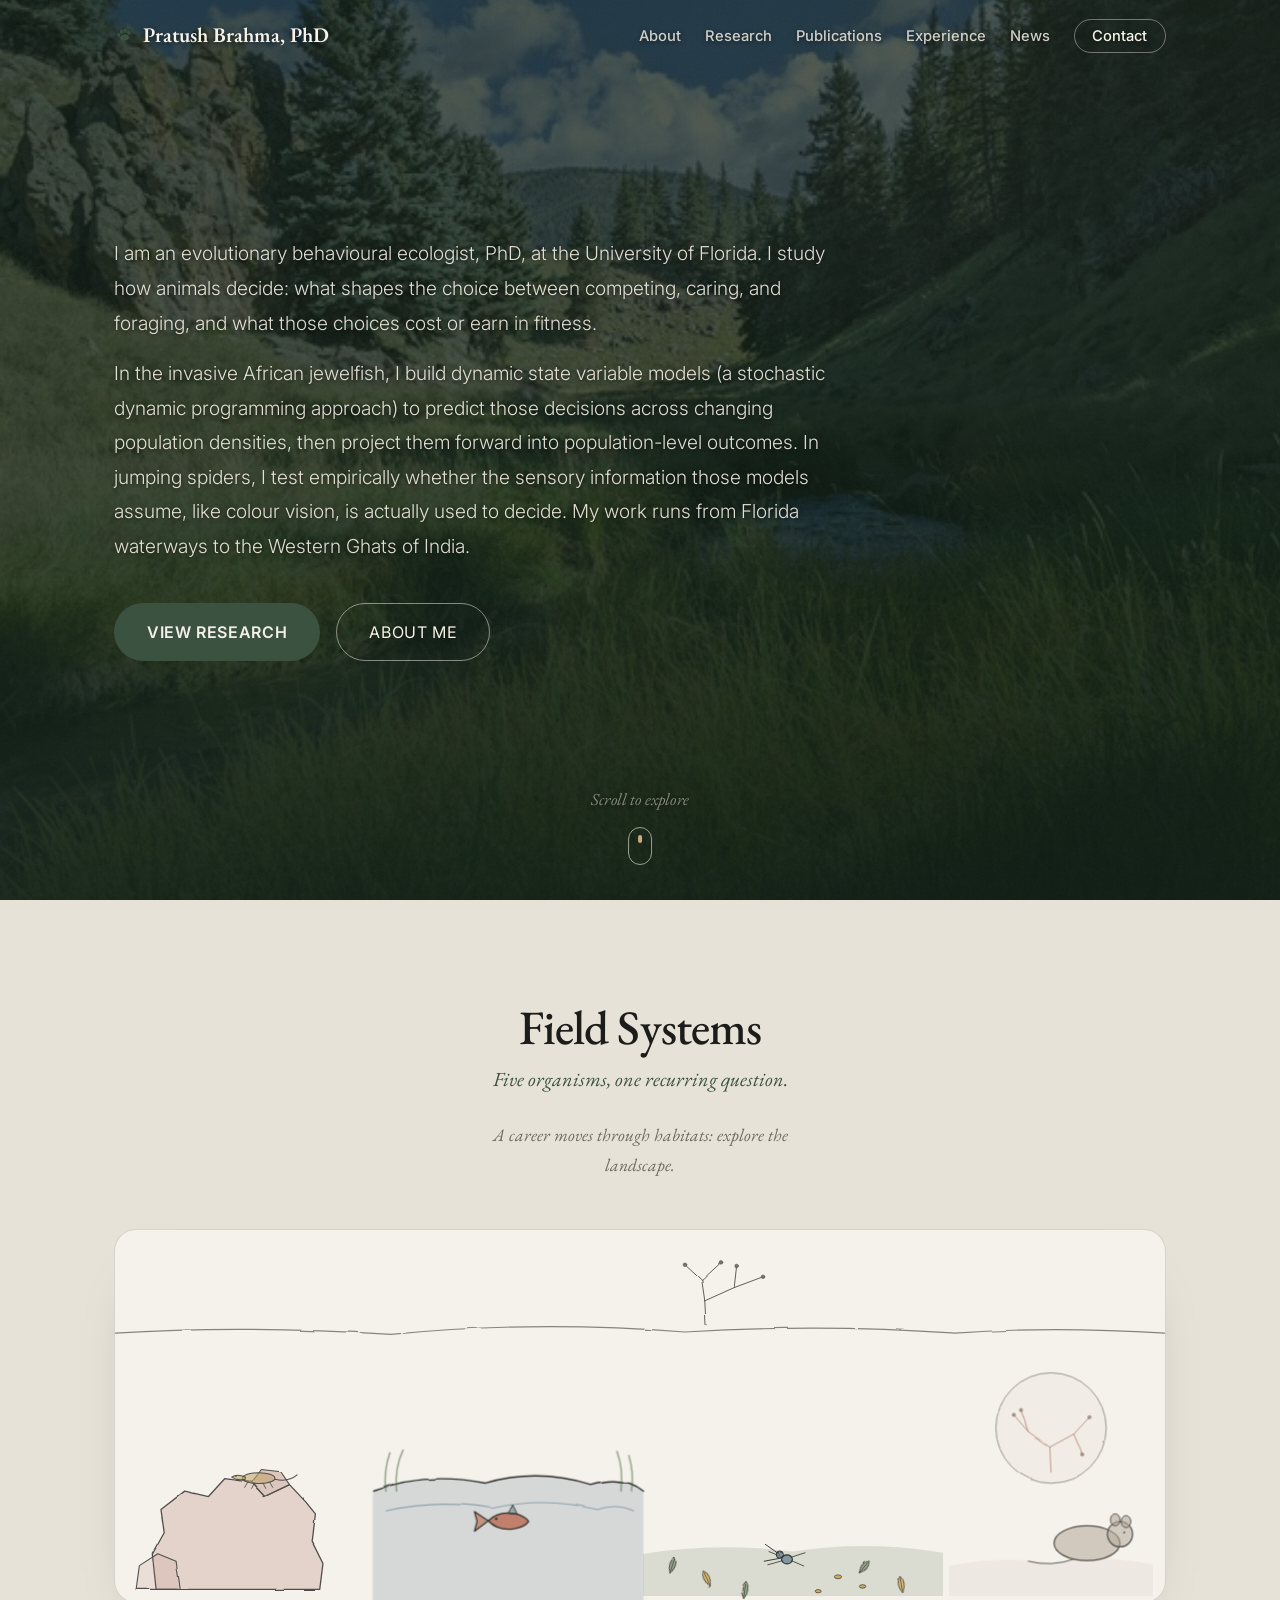
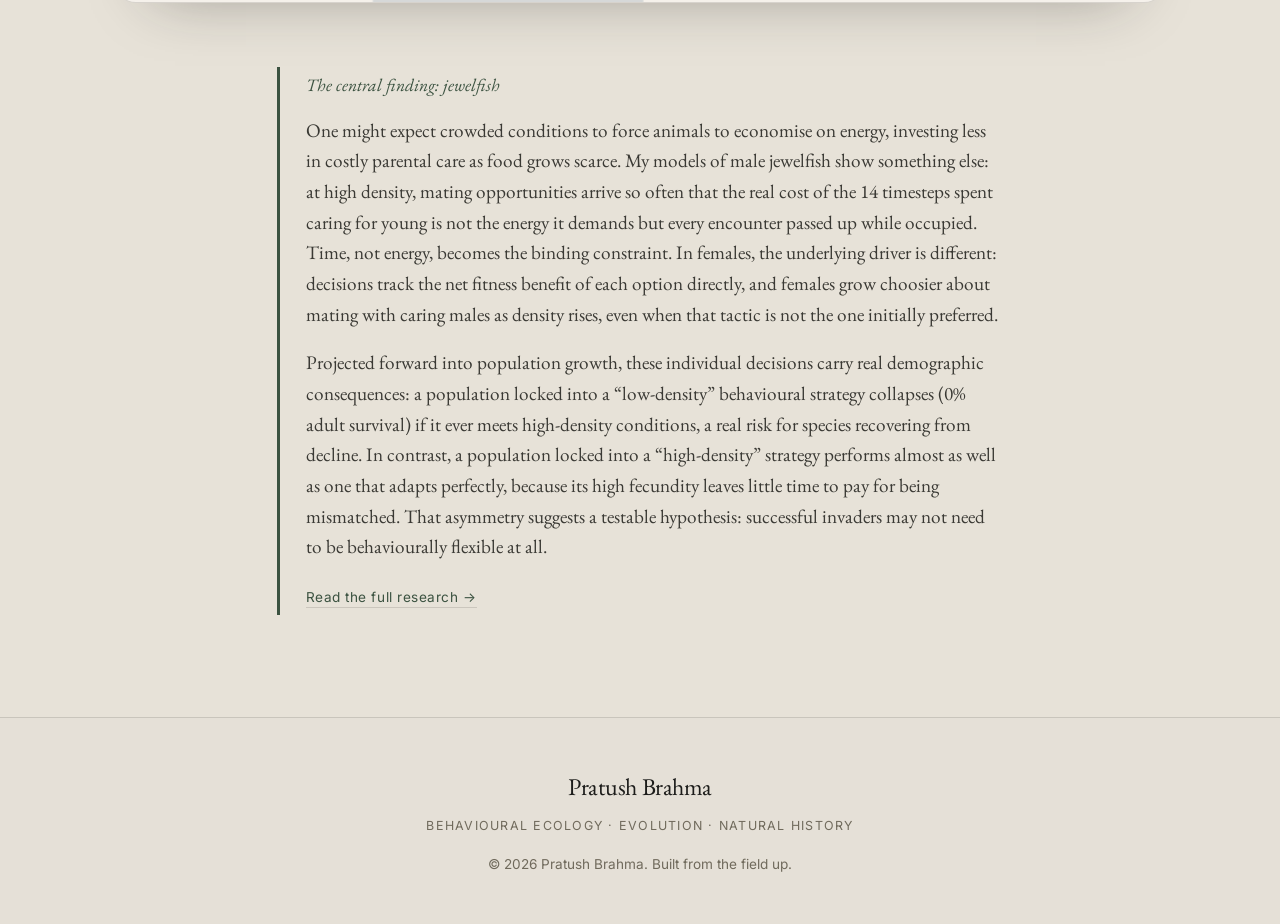
==== commit de4e826f: "Fix mobile sidebar menu contrast — opaque background, overlay, z-index correction Co-Authored-By: Cl" ====
--- a/index.html
+++ b/index.html
@@ -43,6 +43,7 @@
         <li><a href="contact.html" class="nav__cta">Contact</a></li>
       </ul>
     </nav>
+    <div class="nav__overlay" id="navOverlay" aria-hidden="true"></div>
   </header>
 
   <main id="main">
--- a/style.css
+++ b/style.css
@@ -856,7 +856,7 @@
 }
 
 @media (max-width: 980px) {
-  .nav__toggle { display: flex; }
+  .nav__toggle { display: flex; z-index: 1001; }
   .nav__menu {
     position: fixed;
     inset: 0 0 0 auto;
@@ -866,16 +866,41 @@
     justify-content: center;
     gap: 2rem;
     padding: 2rem var(--gutter);
-    background: var(--parchment);
+    background: var(--parchment); /* solid, opaque — never transparent */
     border-left: 1px solid var(--line);
     transform: translateX(100%);
     transition: transform 0.4s var(--ease);
-    z-index: 105;
+    z-index: 1000;
   }
   .nav__menu.is-open { transform: translateX(0); }
-  .nav__menu a { display: block; padding: 10px 0; font-size: 1.2rem; color: var(--text); } /* ~44px tap height */
-  .nav__menu a:hover,
-  .nav__menu a[aria-current="page"] { color: var(--accent); }
+
+  /* Dims and separates the page content behind the open sidebar; tapping it closes the menu (see script.js). */
+  .nav__overlay {
+    position: fixed;
+    inset: 0;
+    background: rgba(28, 28, 26, 0.55);
+    z-index: 999;
+    opacity: 0;
+    visibility: hidden;
+    transition: opacity 250ms var(--ease-out), visibility 250ms var(--ease-out);
+  }
+  .nav__overlay.is-open { opacity: 1; visibility: visible; }
+
+  /* !important here beats .site-header.is-scrolled .nav__menu a[color rules],
+     which are unguarded by a media query and otherwise win on inner pages
+     (every inner page's header carries is-scrolled from first paint). */
+  .nav__menu a {
+    display: block;
+    padding: 10px 12px;
+    margin: 0 -12px;
+    border-radius: 8px;
+    font-size: 1.2rem;
+    color: var(--text) !important;
+    background-color: transparent;
+    transition: color 300ms var(--ease-out), background-color 250ms var(--ease-out);
+  } /* ~44px tap height */
+  .nav__menu a:hover { background-color: rgba(59, 82, 64, 0.12); }
+  .nav__menu a[aria-current="page"] { color: var(--accent) !important; }
   .nav__cta { color: var(--text) !important; }
 
   .pub { grid-template-columns: 1fr; gap: 0.5rem; }
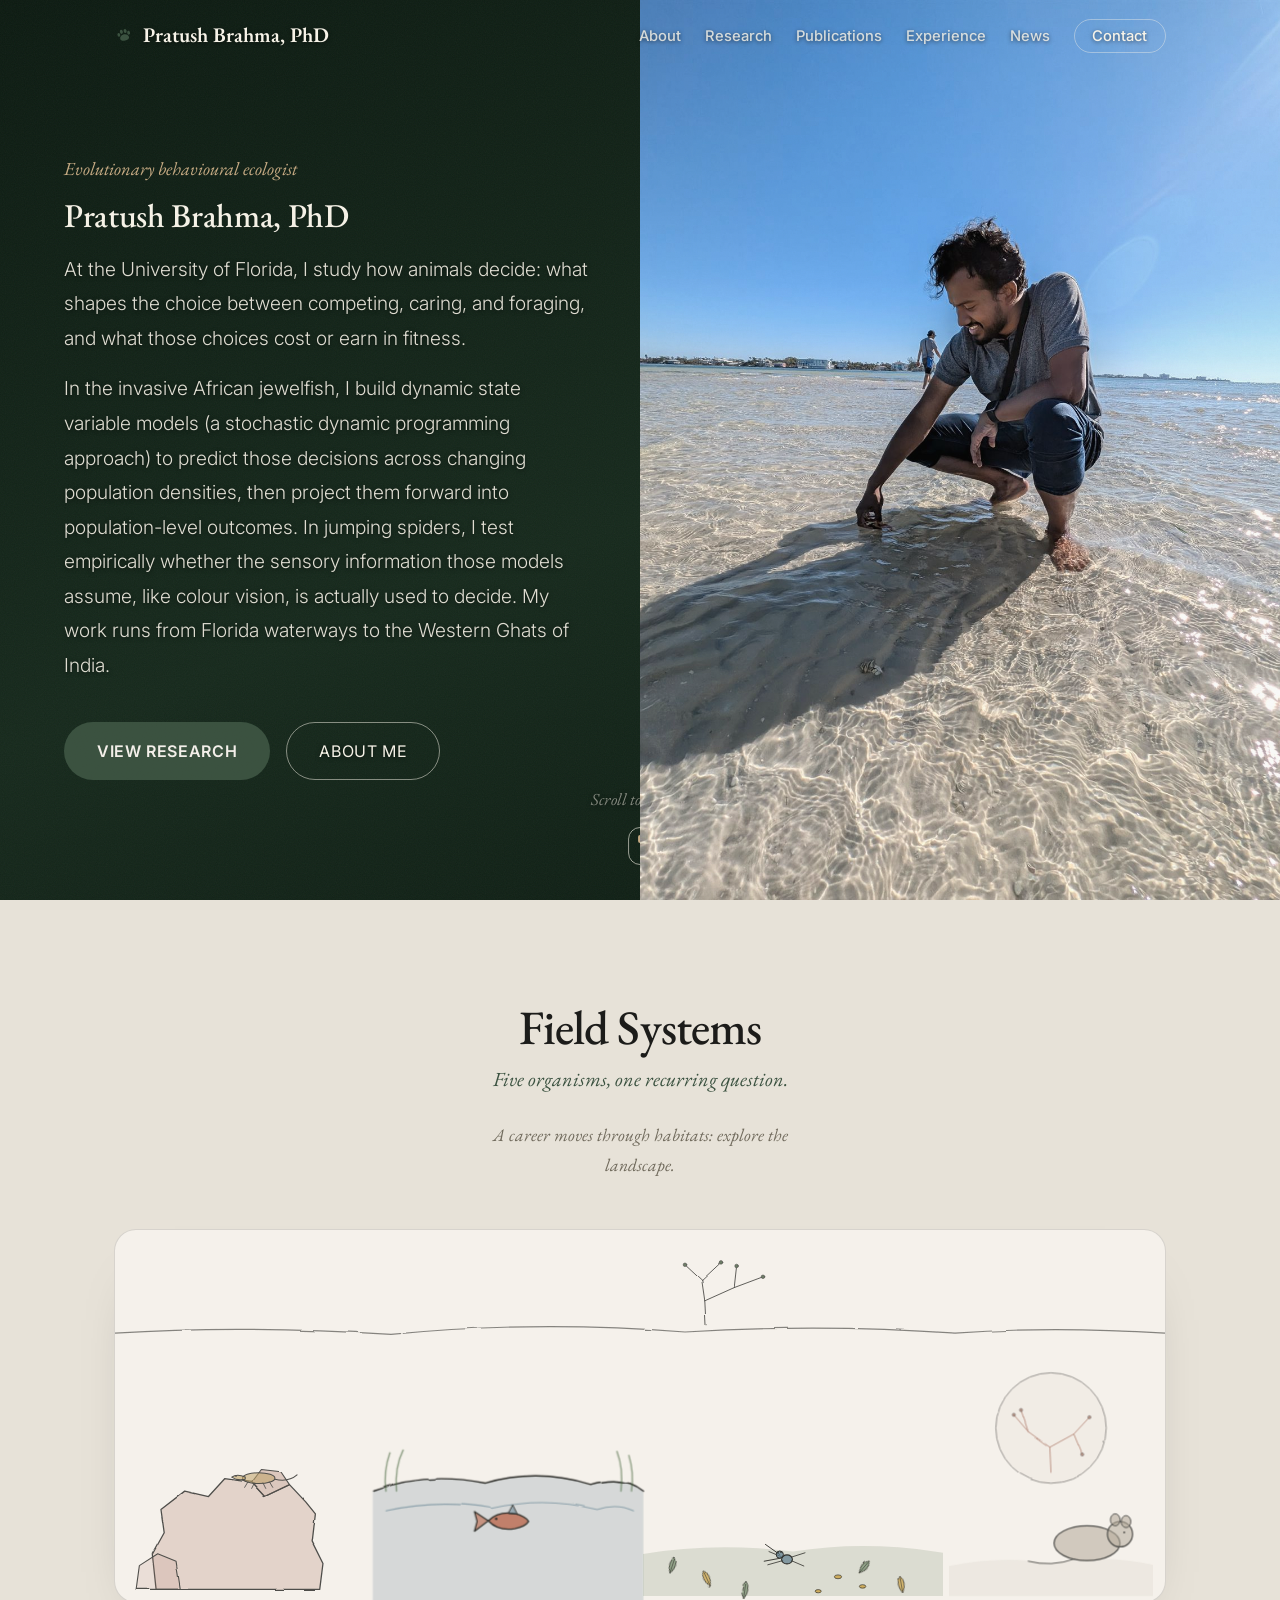
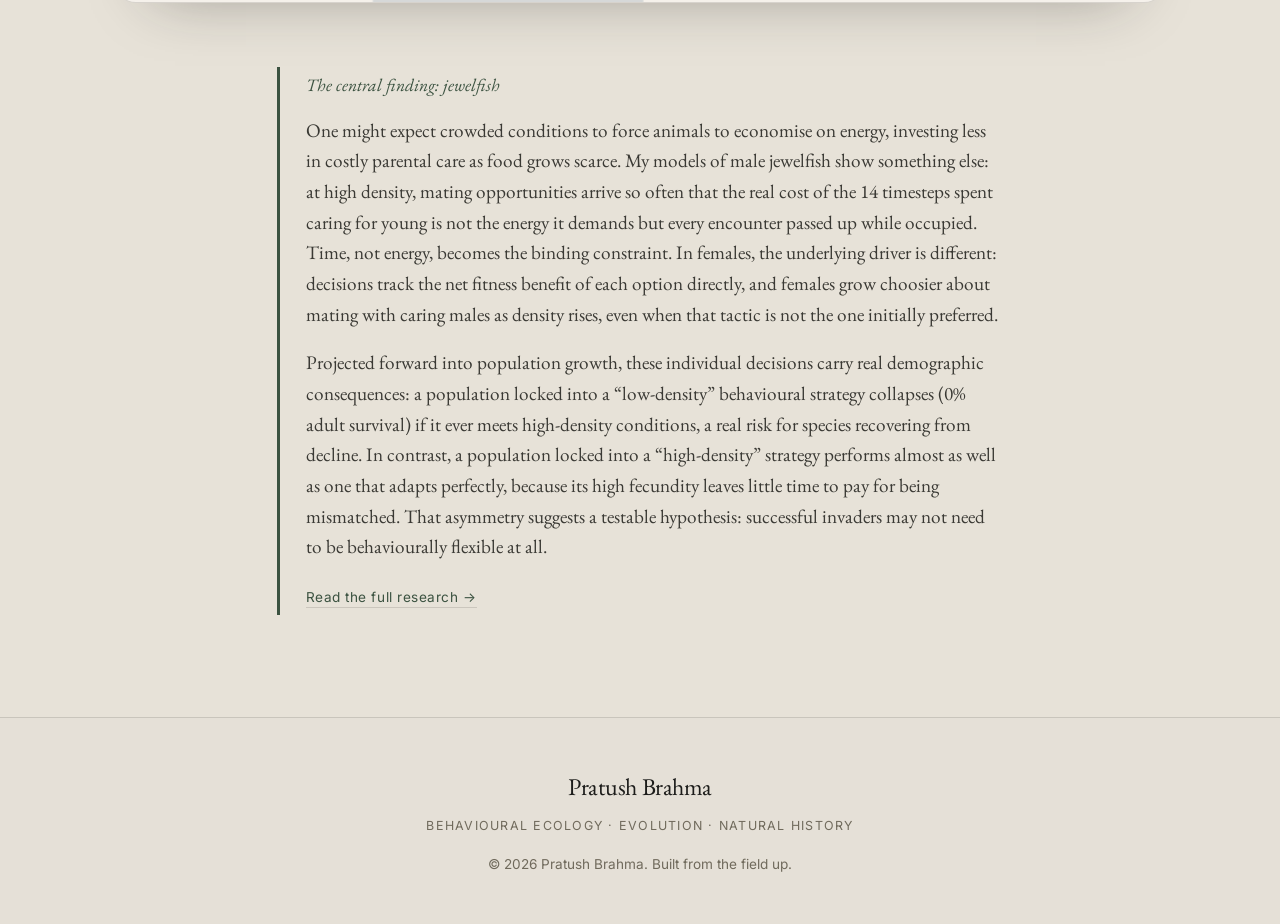
==== commit 994b15f4: "Fix sidebar top gap, add portrait to landing page hero — chosen layout applied Co-Authored-By: Claud" ====
--- a/index.html
+++ b/index.html
@@ -50,17 +50,16 @@
 
     <!-- ============ HERO ============ -->
     <section class="hero" id="hero">
-      <div class="hero__bg" data-parallax="0.25" aria-hidden="true"></div>
-      <div class="hero__veil" aria-hidden="true"></div>
       <div class="hero__grain" aria-hidden="true"></div>
 
-      <div class="hero__inner">
+      <div class="hero__bio">
+        <p class="hero__eyebrow reveal" data-reveal data-reveal-delay="1">Evolutionary behavioural ecologist</p>
+        <h1 class="hero__name reveal" data-reveal data-reveal-delay="2">Pratush Brahma, PhD</h1>
         <div class="hero__tagline reveal" data-reveal data-reveal-delay="3">
           <p>
-            I am an evolutionary behavioural ecologist, PhD, at the University of
-            Florida. I study how animals decide: what shapes the choice between
-            competing, caring, and foraging, and what those choices cost or earn in
-            fitness.
+            At the University of Florida, I study how animals decide: what shapes
+            the choice between competing, caring, and foraging, and what those
+            choices cost or earn in fitness.
           </p>
           <p>
             In the invasive African jewelfish, I build dynamic state variable
@@ -76,6 +75,10 @@
           <a href="research.html" class="btn btn--primary">View research</a>
           <a href="about.html" class="btn btn--ghost">About me</a>
         </div>
+      </div>
+
+      <div class="hero__portrait-panel reveal" data-reveal data-reveal-delay="2">
+        <img class="hero__portrait" src="images/hero/portrait.jpg" alt="Pratush Brahma, behavioural ecologist" />
       </div>
 
       <a href="#field-systems" class="hero__scroll" aria-label="Scroll to explore">
--- a/style.css
+++ b/style.css
@@ -344,82 +344,49 @@
 .nav__toggle[aria-expanded="true"] .nav__toggle-bar:nth-child(3) { transform: translateY(-7px) rotate(-45deg); }
 
 /* =========================================================
-   HERO (kept dark and immersive; light text over a photo)
+   HERO (dark green ground, editorial split with the portrait;
+   collapses to a floating portrait card over bio text on mobile)
    ========================================================= */
 .hero {
   position: relative;
   min-height: 100vh;
   min-height: 100svh;
-  display: flex;
-  align-items: center;
+  display: grid;
+  grid-template-columns: 1fr 1fr;
+  background: linear-gradient(160deg, #0c1a11 0%, var(--green-800) 55%, #0c1a11 100%);
   overflow: hidden;
-  isolation: isolate;
-}
-.hero__bg {
-  position: absolute;
-  inset: -10% 0 -10% 0;
-  z-index: -3;
-  background:
-    radial-gradient(120% 90% at 70% 10%, rgba(140, 115, 85, 0.16), transparent 55%),
-    radial-gradient(120% 120% at 15% 90%, rgba(59, 82, 64, 0.30), transparent 50%),
-    linear-gradient(160deg, rgba(12,26,17,0.55), rgba(22,41,28,0.30) 45%, rgba(12,26,17,0.80)),
-    url("images/habitat.jpg"),
-    linear-gradient(160deg, #0c1a11 0%, var(--green-800) 45%, #0c1a11 100%);
-  background-size: cover;
-  background-position: center;
-  will-change: transform;
-}
-.hero__veil {
-  position: absolute;
-  inset: 0;
-  z-index: -2;
-  /* The 35% stop used to fall below the hero's text content (eyebrow, name,
-     then tagline) and only had to keep the photo readable as a photo there.
-     With the eyebrow and name removed, the vertically-centered bio text now
-     sits across that exact band, so it needs the same legibility floor as
-     the darker top and bottom stops, not a deliberately faint "window". */
-  background:
-    linear-gradient(180deg, rgba(14,28,19,0.55) 0%, rgba(14,28,19,0.6) 35%, rgba(14,28,19,0.85) 100%);
 }
 .hero__grain {
   position: absolute;
   inset: 0;
-  z-index: -1;
+  z-index: 0;
   opacity: 0.05;
   pointer-events: none;
   background-image: url("data:image/svg+xml,%3Csvg xmlns='http://www.w3.org/2000/svg' width='120' height='120'%3E%3Cfilter id='n'%3E%3CfeTurbulence type='fractalNoise' baseFrequency='0.9' numOctaves='3' stitchTiles='stitch'/%3E%3C/filter%3E%3Crect width='100%25' height='100%25' filter='url(%23n)'/%3E%3C/svg%3E");
 }
-.hero__inner {
-  max-width: var(--maxw);
-  margin: 0 auto;
-  padding: calc(var(--header-h) + 1.5rem) var(--gutter) clamp(4rem, 11vh, 7.5rem);
-  width: 100%;
+.hero__bio {
+  position: relative;
+  z-index: 1;
+  display: flex;
+  flex-direction: column;
+  justify-content: center;
+  max-width: 640px;
+  padding: calc(var(--header-h) + 2rem) clamp(1.5rem, 4vw, 3.5rem) clamp(3rem, 8vh, 5rem) var(--gutter);
 }
 .hero__eyebrow {
-  display: flex;
-  align-items: center;
-  gap: 0.85rem;
   font-family: var(--font-display);
   font-style: italic;
-  font-size: 1.4rem;
-  color: var(--hero-accent);
-  margin-bottom: 1.3rem;
-  max-width: 40ch;
-}
-.hero__eyebrow-line { width: 38px; height: 2px; border-radius: 2px; background: var(--hero-accent-line); display: inline-block; flex: 0 0 auto; }
-.hero__title {
-  font-size: var(--fs-hero);
-  font-weight: 400;
-  line-height: 0.94;
-  letter-spacing: -0.03em;
-  margin-bottom: 1.8rem;
+  font-size: 1.15rem;
+  color: var(--hero-accent-warm);
+  margin-bottom: 0.85rem;
+}
+.hero__name {
+  font-family: var(--font-display);
+  font-size: clamp(1.7rem, 2.6vw, 2.2rem);
+  font-weight: 500;
   color: var(--hero-ink);
-}
-.hero__title span { display: block; }
-.hero__title--accent {
-  font-style: italic;
-  font-weight: 400;
-  color: var(--hero-accent-warm);
+  margin-bottom: 1.1rem;
+  letter-spacing: -0.01em;
 }
 .hero__tagline {
   max-width: 62ch;
@@ -440,7 +407,57 @@
 .hero .btn--ghost:hover {
   border-color: var(--hero-accent-warm);
   color: var(--hero-accent-warm);
-  box-shadow: 0 14px 28px -18px rgba(0, 0, 0, 0.45);
+  box-shadow: 0 14px 28px -18px rgba(28, 28, 26, 0.45);
+}
+/* Default focus ring (--accent, a dark forest green) fails contrast against
+   the hero's near-black canopy gradient; swap to the light hero-ink here,
+   same local-override pattern already used for .field-zone. */
+.hero :focus-visible { outline-color: var(--hero-ink); }
+
+/* Portrait: a flush, full-height panel on the right half at desktop width.
+   The seam-side (left) edge fades into the bio panel's ground so the two
+   halves don't read as a hard cut; the outer edge stays a clean crop. */
+.hero__portrait-panel {
+  position: relative;
+  z-index: 1;
+}
+.hero__portrait {
+  width: 100%;
+  height: 100%;
+  object-fit: cover;
+  display: block;
+  filter: sepia(8%) contrast(0.96);
+}
+.hero__portrait-panel::before {
+  content: "";
+  position: absolute;
+  inset: 0;
+  width: 22%;
+  background: linear-gradient(90deg, var(--green-800), transparent);
+  pointer-events: none;
+}
+
+@media (max-width: 860px) {
+  .hero { grid-template-columns: 1fr; }
+  .hero__bio {
+    max-width: none;
+    text-align: center;
+    padding: calc(var(--header-h) + 1.5rem) var(--gutter) clamp(3rem, 9vh, 5rem);
+  }
+  .hero__actions { justify-content: center; }
+
+  /* Collapses from a full-height panel into a small floating portrait
+     card sitting above the bio text, rather than a wide banner image. */
+  .hero__portrait-panel {
+    order: -1;
+    width: 132px;
+    height: 170px;
+    margin: 0 auto 1.5rem;
+    border-radius: 14px;
+    overflow: hidden;
+    box-shadow: 0 14px 30px -18px rgba(28, 28, 26, 0.4);
+  }
+  .hero__portrait-panel::before { content: none; }
 }
 
 .hero__scroll {
@@ -863,9 +880,11 @@
     width: min(78vw, 320px);
     flex-direction: column;
     align-items: flex-start;
-    justify-content: center;
+    /* flex-start (not center) + a top pad that just clears the toggle button,
+       so "About" sits near the top of the panel instead of floating mid-screen. */
+    justify-content: flex-start;
     gap: 2rem;
-    padding: 2rem var(--gutter);
+    padding: calc(var(--header-h) + 0.75rem) var(--gutter) 2rem;
     background: var(--parchment); /* solid, opaque — never transparent */
     border-left: 1px solid var(--line);
     transform: translateX(100%);
@@ -1479,7 +1498,6 @@
     scroll-behavior: auto !important;
   }
   .reveal { opacity: 1; transform: none; }
-  .hero__bg { transform: none !important; }
   .zone-wave-a, .zone-wave-b, .zone-fish__tail { animation: none !important; }
   .zone-lizard__head.is-turning, .zone-spider__leg.is-twitching, .zone-mouse__pulse.is-pulsing circle { animation: none !important; }
   /* View-transition pseudo-elements live outside the document tree — the
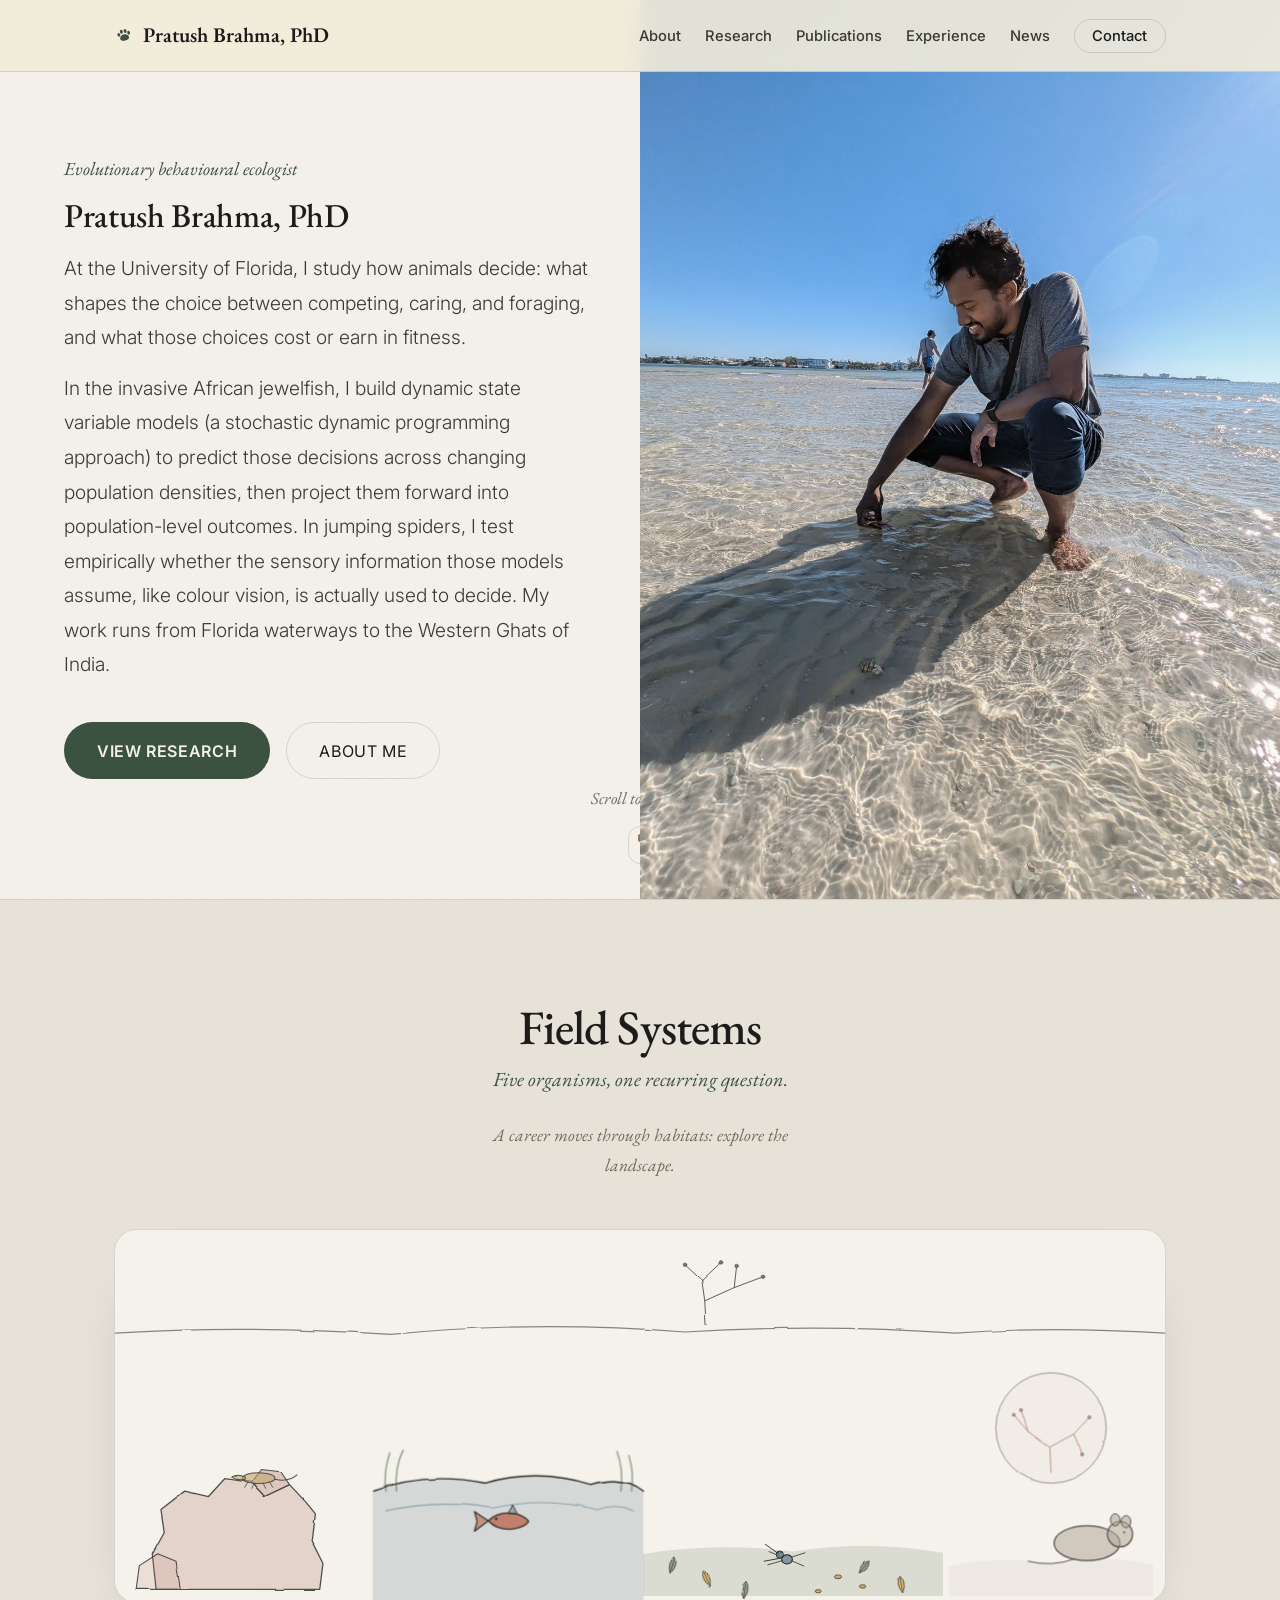
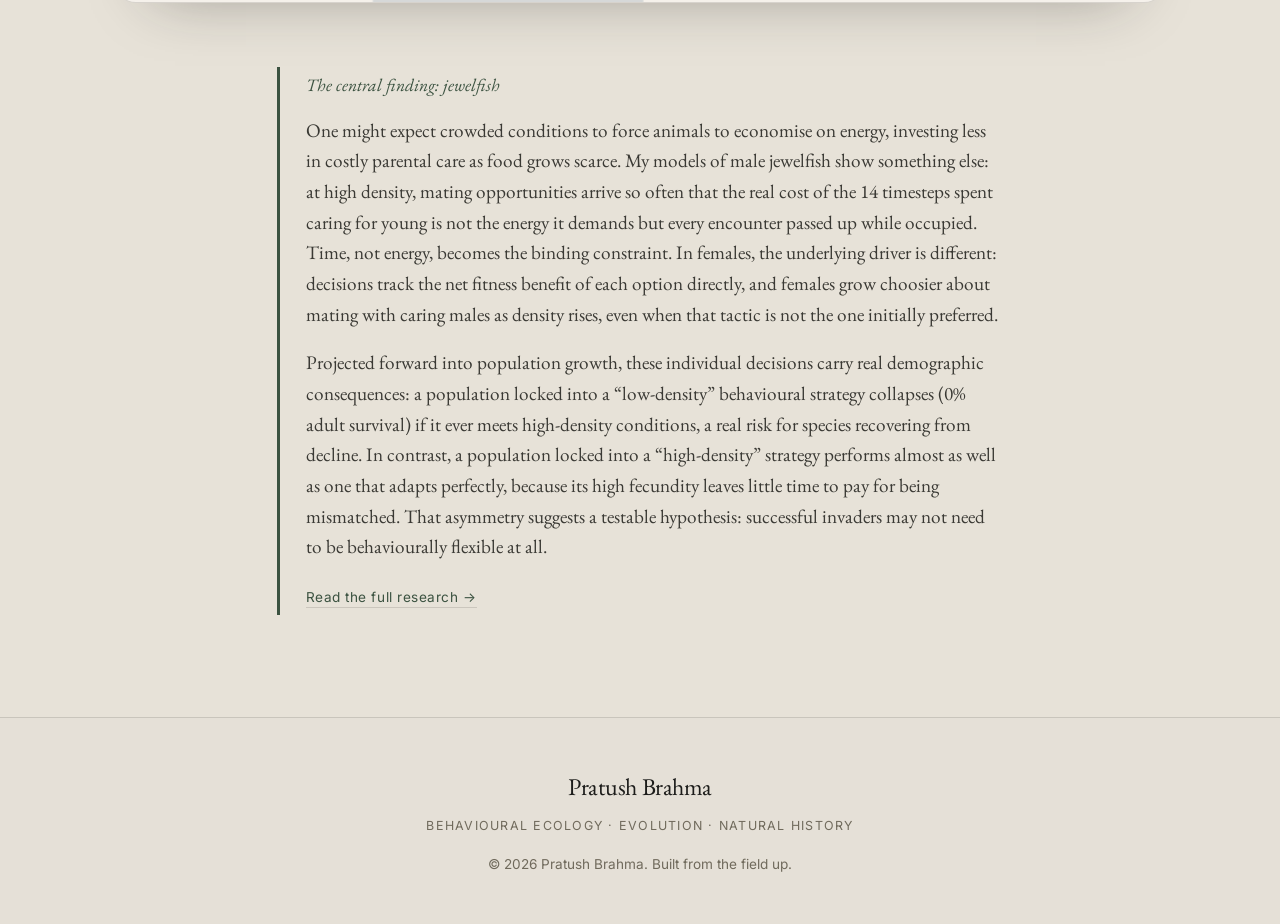
==== commit 826b47ef: "Add portrait to landing page and about page — design-selected layout applied Co-Authored-By: Claude " ====
--- a/index.html
+++ b/index.html
@@ -23,7 +23,7 @@
   <a class="skip-link" href="#main">Skip to content</a>
 
   <!-- ============ NAV ============ -->
-  <header class="site-header" id="siteHeader">
+  <header class="site-header is-scrolled" id="siteHeader">
     <nav class="nav" aria-label="Primary">
       <a href="index.html" class="nav__brand" aria-label="Pratush Brahma, home">
         <span class="nav__mark" aria-hidden="true"><svg viewBox="0 0 24 24" width="20" height="20" fill="currentColor"><ellipse cx="6" cy="10.5" rx="1.7" ry="2.3"/><ellipse cx="9.7" cy="7.6" rx="1.8" ry="2.5"/><ellipse cx="14.3" cy="7.6" rx="1.8" ry="2.5"/><ellipse cx="18" cy="10.5" rx="1.7" ry="2.3"/><path d="M12 11.2c3 0 5.4 2 5.4 4.5 0 2-2.4 3.1-5.4 3.1S6.6 17.7 6.6 15.7c0-2.5 2.4-4.5 5.4-4.5z"/></svg></span>
@@ -50,8 +50,6 @@
 
     <!-- ============ HERO ============ -->
     <section class="hero" id="hero">
-      <div class="hero__grain" aria-hidden="true"></div>
-
       <div class="hero__bio">
         <p class="hero__eyebrow reveal" data-reveal data-reveal-delay="1">Evolutionary behavioural ecologist</p>
         <h1 class="hero__name reveal" data-reveal data-reveal-delay="2">Pratush Brahma, PhD</h1>
--- a/style.css
+++ b/style.css
@@ -344,8 +344,9 @@
 .nav__toggle[aria-expanded="true"] .nav__toggle-bar:nth-child(3) { transform: translateY(-7px) rotate(-45deg); }
 
 /* =========================================================
-   HERO (dark green ground, editorial split with the portrait;
-   collapses to a floating portrait card over bio text on mobile)
+   HERO (editorial split on the parchment ground, matching the About
+   page's portrait treatment; collapses to a centred stacked portrait
+   over bio text on mobile)
    ========================================================= */
 .hero {
   position: relative;
@@ -353,16 +354,9 @@
   min-height: 100svh;
   display: grid;
   grid-template-columns: 1fr 1fr;
-  background: linear-gradient(160deg, #0c1a11 0%, var(--green-800) 55%, #0c1a11 100%);
+  background: var(--parchment);
+  border-bottom: 1px solid var(--line);
   overflow: hidden;
-}
-.hero__grain {
-  position: absolute;
-  inset: 0;
-  z-index: 0;
-  opacity: 0.05;
-  pointer-events: none;
-  background-image: url("data:image/svg+xml,%3Csvg xmlns='http://www.w3.org/2000/svg' width='120' height='120'%3E%3Cfilter id='n'%3E%3CfeTurbulence type='fractalNoise' baseFrequency='0.9' numOctaves='3' stitchTiles='stitch'/%3E%3C/filter%3E%3Crect width='100%25' height='100%25' filter='url(%23n)'/%3E%3C/svg%3E");
 }
 .hero__bio {
   position: relative;
@@ -377,14 +371,14 @@
   font-family: var(--font-display);
   font-style: italic;
   font-size: 1.15rem;
-  color: var(--hero-accent-warm);
+  color: var(--accent);
   margin-bottom: 0.85rem;
 }
 .hero__name {
   font-family: var(--font-display);
   font-size: clamp(1.7rem, 2.6vw, 2.2rem);
   font-weight: 500;
-  color: var(--hero-ink);
+  color: var(--text);
   margin-bottom: 1.1rem;
   letter-spacing: -0.01em;
 }
@@ -392,8 +386,7 @@
   max-width: 62ch;
   font-size: 1.05rem;
   line-height: 1.8;
-  color: rgba(247, 243, 232, 0.9);
-  text-shadow: 0 1px 4px rgba(0, 0, 0, 0.55);
+  color: var(--text-dim);
   font-weight: 300;
   margin-bottom: 2.5rem;
 }
@@ -403,20 +396,17 @@
 }
 .hero__actions { display: flex; flex-wrap: wrap; gap: 1rem; }
 .hero .btn { font-size: 1rem; padding: 0.85rem 2rem; }
-.hero .btn--ghost { border-color: rgba(247, 243, 232, 0.5); color: var(--hero-ink); text-shadow: 0 1px 4px rgba(0, 0, 0, 0.55); }
+.hero .btn--ghost { border-color: var(--line); color: var(--text); }
 .hero .btn--ghost:hover {
-  border-color: var(--hero-accent-warm);
-  color: var(--hero-accent-warm);
-  box-shadow: 0 14px 28px -18px rgba(28, 28, 26, 0.45);
-}
-/* Default focus ring (--accent, a dark forest green) fails contrast against
-   the hero's near-black canopy gradient; swap to the light hero-ink here,
-   same local-override pattern already used for .field-zone. */
-.hero :focus-visible { outline-color: var(--hero-ink); }
-
-/* Portrait: a flush, full-height panel on the right half at desktop width.
-   The seam-side (left) edge fades into the bio panel's ground so the two
-   halves don't read as a hard cut; the outer edge stays a clean crop. */
+  border-color: var(--accent);
+  color: var(--accent);
+  box-shadow: 0 14px 28px -18px rgba(28, 28, 26, 0.25);
+}
+
+/* Portrait: a flush, full-height panel on the right half at desktop width,
+   same treatment as the About page's photo. The seam-side (left) edge
+   fades into the bio panel's parchment ground so the two halves don't
+   read as a hard cut; the outer edge stays a clean crop. */
 .hero__portrait-panel {
   position: relative;
   z-index: 1;
@@ -425,6 +415,7 @@
   width: 100%;
   height: 100%;
   object-fit: cover;
+  object-position: center top;
   display: block;
   filter: sepia(8%) contrast(0.96);
 }
@@ -433,7 +424,7 @@
   position: absolute;
   inset: 0;
   width: 22%;
-  background: linear-gradient(90deg, var(--green-800), transparent);
+  background: linear-gradient(90deg, var(--parchment), transparent);
   pointer-events: none;
 }
 
@@ -446,16 +437,14 @@
   }
   .hero__actions { justify-content: center; }
 
-  /* Collapses from a full-height panel into a small floating portrait
-     card sitting above the bio text, rather than a wide banner image. */
+  /* Stacks above the bio text, centred, capped at 280px regardless of
+     which portrait option is in play. */
   .hero__portrait-panel {
     order: -1;
-    width: 132px;
-    height: 170px;
+    width: 100%;
+    max-width: 280px;
+    aspect-ratio: 4 / 5;
     margin: 0 auto 1.5rem;
-    border-radius: 14px;
-    overflow: hidden;
-    box-shadow: 0 14px 30px -18px rgba(28, 28, 26, 0.4);
   }
   .hero__portrait-panel::before { content: none; }
 }
@@ -469,8 +458,7 @@
   flex-direction: column;
   align-items: center;
   gap: 0.8rem;
-  color: var(--hero-ink-faint);
-  text-shadow: 0 1px 4px rgba(0, 0, 0, 0.55);
+  color: var(--text-muted);
 }
 .hero__scroll-text {
   font-family: var(--font-display);
@@ -481,7 +469,7 @@
 .hero__scroll-cue {
   width: 24px;
   height: 38px;
-  border: 1.5px solid rgba(247, 243, 232, 0.6);
+  border: 1.5px solid var(--line);
   border-radius: 999px;
   display: flex;
   justify-content: center;
@@ -491,7 +479,7 @@
   width: 4px;
   height: 8px;
   border-radius: 999px;
-  background: var(--hero-accent-warm);
+  background: var(--accent-warm);
   animation: scrollDot 1.8s var(--ease) infinite;
 }
 @keyframes scrollDot {
@@ -530,15 +518,25 @@
   align-items: start;
 }
 .about__media { position: sticky; top: calc(var(--header-h) + 2rem); }
+/* Editorial full-bleed plate — no border, no shadow at rest (the purest
+   form of the Flat-Until-Touched rule); a soft gradient fades its seam-side
+   (right) edge into the parchment page ground instead of a hard card cut. */
 .about__photo {
   aspect-ratio: 4 / 5;
-  border-radius: var(--radius-lg);
+  overflow: hidden;
   background:
     radial-gradient(80% 60% at 30% 20%, rgba(176,86,46,0.18), transparent 60%),
     linear-gradient(160deg, #cdbf9e, #9c8b6a);
-  border: 1px solid var(--line);
-  box-shadow: 0 24px 50px -30px rgba(28, 28, 26, 0.35);
   position: relative;
+}
+.about__photo::before {
+  content: "";
+  position: absolute;
+  top: 0; right: 0; bottom: 0;
+  z-index: 2;
+  width: 22%;
+  background: linear-gradient(90deg, transparent, var(--parchment));
+  pointer-events: none;
 }
 .about__photo::after {
   content: "PORTRAIT";
@@ -557,7 +555,8 @@
   width: 100%;
   height: 100%;
   object-fit: cover;
-  border-radius: inherit;
+  object-position: center top;
+  filter: sepia(8%) contrast(0.96);
   z-index: 1;
 }
 .about__caption {
@@ -868,7 +867,8 @@
    ========================================================= */
 @media (max-width: 900px) {
   .about__grid { grid-template-columns: 1fr; }
-  .about__media { position: static; max-width: 360px; }
+  .about__media { position: static; max-width: 280px; margin: 0 auto; }
+  .about__photo::before { content: none; }
   .contact__grid { grid-template-columns: 1fr; }
 }
 
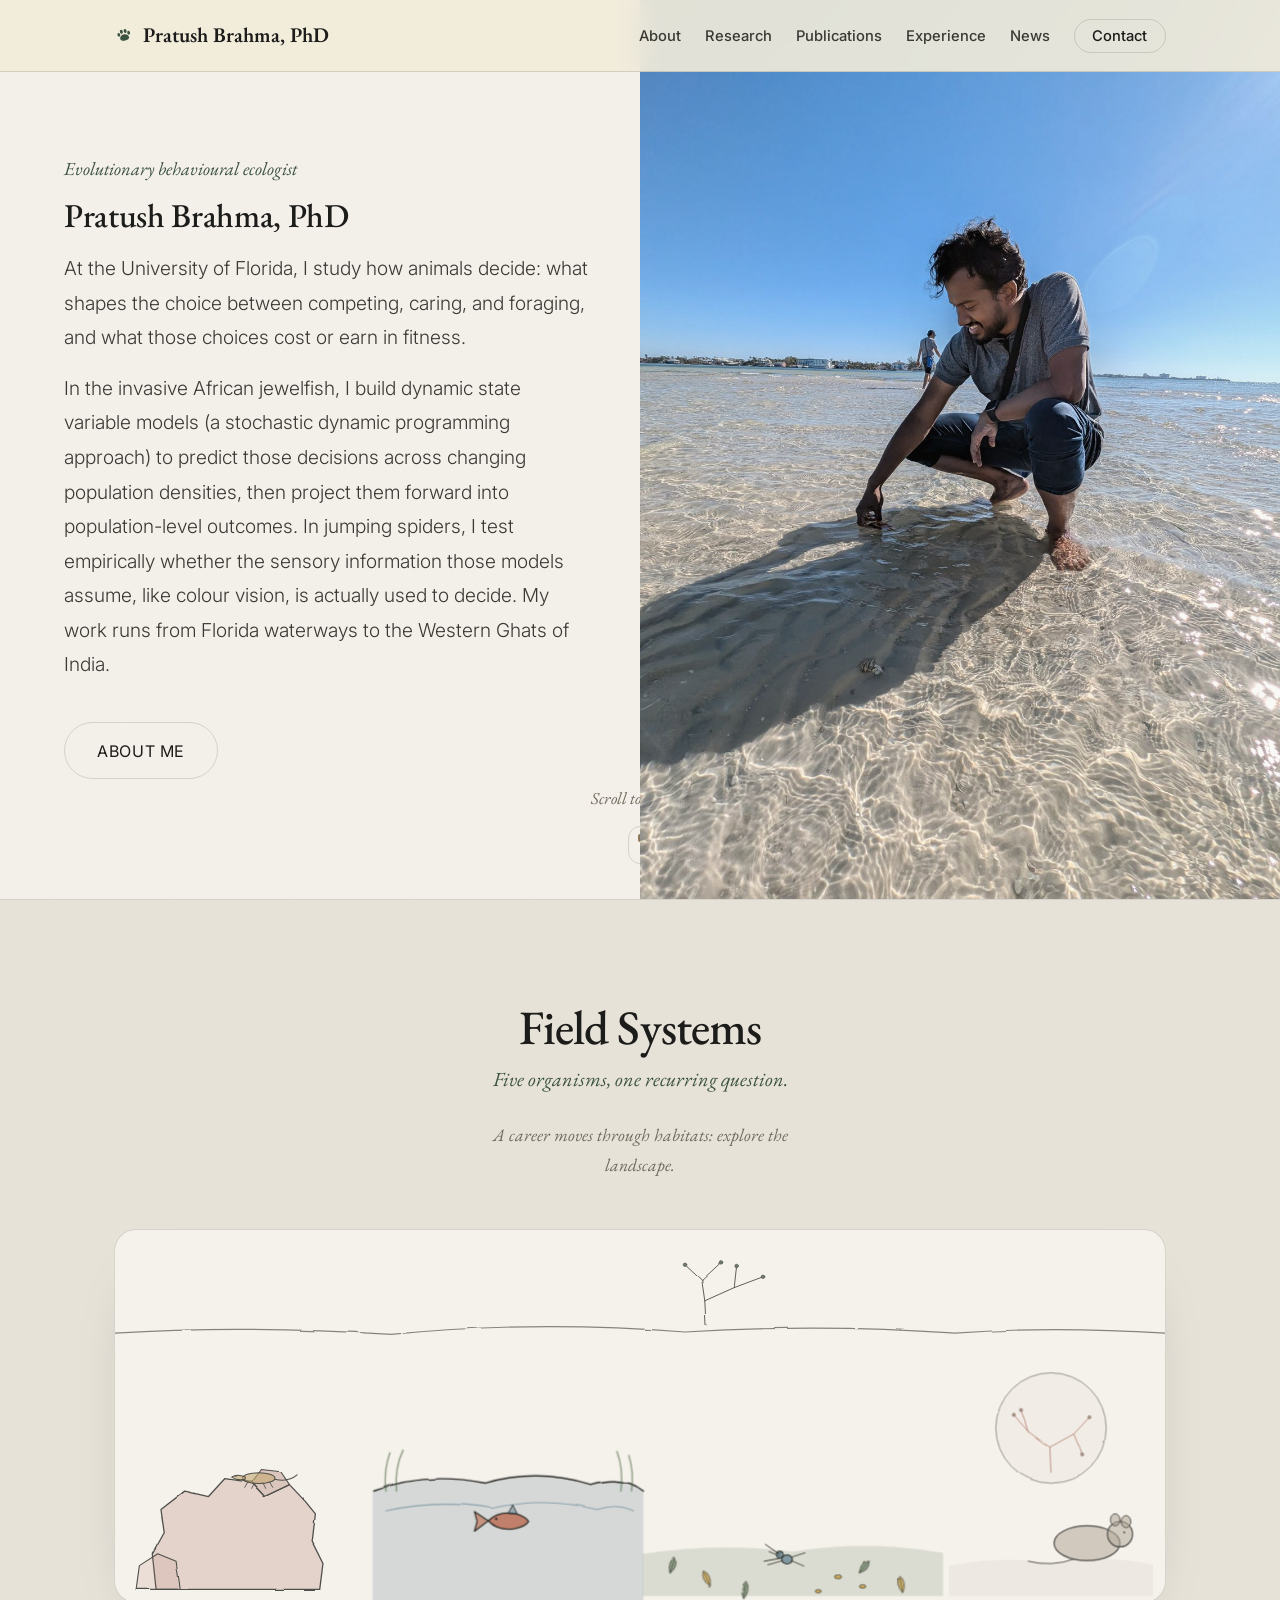
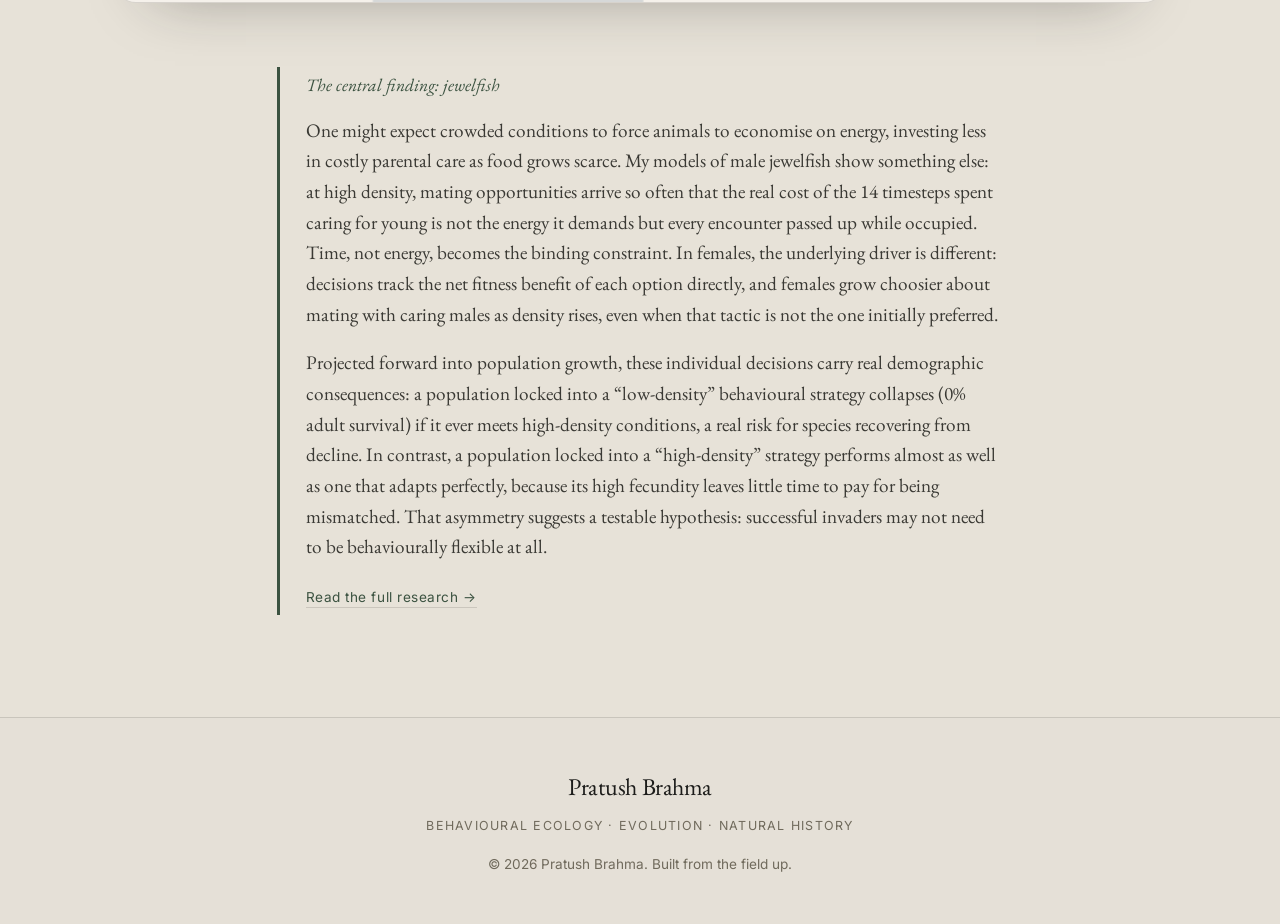
==== commit d44607cf: "Remove view research CTA, reorder species, add microhylid frog photograph" ====
--- a/index.html
+++ b/index.html
@@ -70,7 +70,6 @@
           </p>
         </div>
         <div class="hero__actions reveal" data-reveal data-reveal-delay="4">
-          <a href="research.html" class="btn btn--primary">View research</a>
           <a href="about.html" class="btn btn--ghost">About me</a>
         </div>
       </div>
@@ -109,6 +108,99 @@
 
             <!-- Horizon line, hand-drawn -->
             <path class="fz-ground" filter="url(#sketchy)" d="M0,172 Q210,158 460,174 Q700,150 950,170 Q1180,156 1400,172 Q1560,160 1750,172" fill="none" stroke="var(--ink-stroke)" stroke-width="2" stroke-linecap="round" opacity="0.55" />
+
+            <!-- ============ ZONE: FRESHWATER — Hemichromis letourneuxi — LEAD ZONE, the dissertation's central finding ============ -->
+            <a href="research.html#jewelfish" class="field-zone field-zone--water field-zone--lead" tabindex="1" aria-label="African jewelfish: the dissertation's central finding. Open research."
+               data-sci="Hemichromis letourneuxi" data-q="When does a father stop guarding his young?">
+              <rect class="field-zone__hit" x="450" y="170" width="410" height="440" rx="10" />
+              <g class="field-zone__art" transform="translate(655,490) scale(1.1) translate(-655,-490)">
+                <path d="M450,610 L450,440 Q530,410 620,428 Q700,405 780,430 Q830,415 860,440 L860,610 Z" fill="var(--slate-blue)" fill-opacity="0.2" stroke="none" />
+                <path class="zone-wave-a" filter="url(#sketchy)" d="M450,440 Q530,410 620,428 Q700,405 780,430 Q830,415 860,440" fill="none" stroke="var(--ink-stroke)" stroke-width="2.2" stroke-linecap="round" />
+                <path class="zone-wave-b" filter="url(#sketchy)" d="M470,470 Q550,452 630,466 Q710,448 790,468 Q820,458 845,470" fill="none" stroke="var(--slate-blue)" stroke-width="1.6" stroke-linecap="round" opacity="0.6" />
+
+                <path d="M470,440 Q466,410 476,382" fill="none" stroke="var(--moss)" stroke-width="2" stroke-linecap="round" opacity="0.65" />
+                <path d="M486,440 Q483,404 496,378" fill="none" stroke="var(--moss)" stroke-width="2" stroke-linecap="round" opacity="0.65" />
+                <path d="M826,440 Q830,406 820,380" fill="none" stroke="var(--moss)" stroke-width="2" stroke-linecap="round" opacity="0.65" />
+                <path d="M842,440 Q846,412 838,386" fill="none" stroke="var(--moss)" stroke-width="2" stroke-linecap="round" opacity="0.65" />
+
+                <g class="zone-fish">
+                  <path class="zone-fish__tail" style="transform-box:view-box; transform-origin:625px 485px;" d="M625,485 L604,471 L608,486 L604,501 Z" fill="var(--terracotta)" fill-opacity="0.6" stroke="var(--ink-stroke)" stroke-width="1.8" stroke-linejoin="round" />
+                  <path d="M625,485 Q640,470 665,474 Q681,478 686,486 Q681,494 665,497 Q640,501 625,485 Z" fill="var(--terracotta)" fill-opacity="0.75" stroke="var(--ink-stroke)" stroke-width="2" stroke-linejoin="round" />
+                  <path d="M655,474 L662,461 L669,475 Z" fill="var(--slate-blue)" fill-opacity="0.5" stroke="var(--ink-stroke)" stroke-width="1.4" stroke-linejoin="round" />
+                  <circle cx="637" cy="482" r="1.8" fill="var(--ink-stroke)" />
+                </g>
+              </g>
+            </a>
+
+            <!-- ============ ZONE: LEAF LITTER / FOREST FLOOR — Stenaelurillus lesserti (+ termite prey) — second tier ============ -->
+            <a href="research.html#spiders" class="field-zone field-zone--leaf field-zone--lead" tabindex="2" aria-label="Jumping spiders: a colour-sighted hunter among termite prey. Open research."
+               data-sci="Stenaelurillus lesserti" data-q="Can a spider that sees colour use it to hunt?">
+              <rect class="field-zone__hit" x="880" y="170" width="500" height="440" rx="10" />
+              <g class="field-zone__art">
+                <path d="M880,610 L880,540 Q1000,520 1130,536 Q1250,516 1380,538 L1380,610 Z" fill="var(--moss)" fill-opacity="0.15" stroke="none" />
+
+                <g stroke="var(--ink-stroke)" stroke-width="1.2" fill="var(--moss)" fill-opacity="0.5">
+                  <g transform="rotate(18 930 556)"><path filter="url(#sketchy)" d="M930,545 Q940,556 930,573 Q920,556 930,545 Z" /><path d="M930,548 L930,570" stroke-width="0.8" /></g>
+                  <g transform="rotate(-25 985 578)" fill="var(--ochre)" fill-opacity="0.55"><path filter="url(#sketchy)" d="M985,567 Q995,578 985,595 Q975,578 985,567 Z" /><path d="M985,570 L985,592" stroke-width="0.8" /></g>
+                  <g transform="rotate(40 1250 560)"><path filter="url(#sketchy)" d="M1250,549 Q1260,560 1250,577 Q1240,560 1250,549 Z" /><path d="M1250,552 L1250,574" stroke-width="0.8" /></g>
+                  <g transform="rotate(-10 1310 588)" fill="var(--ochre)" fill-opacity="0.55"><path filter="url(#sketchy)" d="M1310,577 Q1320,588 1310,605 Q1300,588 1310,577 Z" /><path d="M1310,580 L1310,602" stroke-width="0.8" /></g>
+                  <g transform="rotate(8 1050 598)"><path filter="url(#sketchy)" d="M1050,587 Q1060,598 1050,615 Q1040,598 1050,587 Z" /><path d="M1050,590 L1050,612" stroke-width="0.8" /></g>
+                </g>
+
+                <!-- termites: prey, visible but not separately clickable -->
+                <g fill="var(--ochre)" fill-opacity="0.65" stroke="var(--ink-stroke)" stroke-width="1.1">
+                  <ellipse cx="1205" cy="578" rx="6" ry="3.2" />
+                  <ellipse cx="1246" cy="594" rx="5.4" ry="2.9" />
+                  <ellipse cx="1172" cy="602" rx="5" ry="2.7" />
+                </g>
+
+                <!-- jumping spider -->
+                <g class="zone-spider">
+                  <g stroke="var(--ink-stroke)" stroke-width="1.3" stroke-linecap="round">
+                    <path d="M1112,545 L1090,536" />
+                    <path d="M1113,551 L1088,558" />
+                    <path d="M1127,551 L1148,560" />
+                    <path d="M1128,545 L1150,538" />
+                  </g>
+                  <g class="zone-spider__leg" style="transform-box:view-box; transform-origin:1108px 541px;" stroke="var(--ink-stroke)" stroke-width="1.5" stroke-linecap="round">
+                    <path d="M1108,541 L1084,524" />
+                    <path d="M1109,547 L1082,552" />
+                  </g>
+                  <ellipse cx="1120" cy="549" rx="9" ry="7.5" fill="var(--slate-blue)" fill-opacity="0.7" stroke="var(--ink-stroke)" stroke-width="1.8" />
+                  <circle cx="1108" cy="541" r="6" fill="var(--slate-blue)" fill-opacity="0.7" stroke="var(--ink-stroke)" stroke-width="1.6" />
+                  <circle cx="1105" cy="538" r="1.3" fill="var(--ink-stroke)" />
+                  <circle cx="1110" cy="537" r="1.3" fill="var(--ink-stroke)" />
+                </g>
+              </g>
+            </a>
+
+            <!-- ============ ZONE: ROCK OUTCROP — Psammophilus dorsalis — tier 3 ============ -->
+            <a href="research.html#agamas" class="field-zone field-zone--rock field-zone--minor" tabindex="3" aria-label="Rock agamas: turf wars on sun-baked boulders. Open research."
+               data-sci="Psammophilus dorsalis" data-q="Who controls the rock controls everything.">
+              <rect class="field-zone__hit" x="20" y="170" width="410" height="440" rx="10" />
+              <g class="field-zone__art" transform="translate(190,500) scale(0.9) translate(-190,-500)">
+                <path filter="url(#sketchy)" d="M55,610 L48,545 L70,505 L64,462 L108,428 L152,438 L182,405 L232,412 L256,438 L302,416 L332,448 L350,470 L344,522 L364,562 L358,610 Z"
+                      fill="var(--terracotta)" fill-opacity="0.26" stroke="var(--ink-stroke)" stroke-width="2.4" stroke-linejoin="round" />
+                <path filter="url(#sketchy)" d="M18,610 L24,566 L58,544 L92,558 L100,610 Z"
+                      fill="var(--terracotta)" fill-opacity="0.16" stroke="var(--ink-stroke)" stroke-width="2" stroke-linejoin="round" />
+                <path filter="url(#sketchy)" d="M232,412 L256,438 L302,416 L286,392 L250,388 Z"
+                      fill="var(--terracotta)" fill-opacity="0.38" stroke="var(--ink-stroke)" stroke-width="2" stroke-linejoin="round" />
+
+                <!-- lizard, perched on the top facet, facing left -->
+                <g class="zone-lizard">
+                  <path d="M275,406 Q300,412 316,398" fill="none" stroke="var(--ink-stroke)" stroke-width="2" stroke-linecap="round" />
+                  <ellipse cx="245" cy="404" rx="30" ry="10" fill="var(--ochre)" fill-opacity="0.55" stroke="var(--ink-stroke)" stroke-width="2" />
+                  <path d="M225,411 L219,421" stroke="var(--ink-stroke)" stroke-width="1.6" stroke-linecap="round" />
+                  <path d="M237,413 L232,423" stroke="var(--ink-stroke)" stroke-width="1.6" stroke-linecap="round" />
+                  <path d="M253,413 L258,423" stroke="var(--ink-stroke)" stroke-width="1.6" stroke-linecap="round" />
+                  <path d="M265,411 L271,421" stroke="var(--ink-stroke)" stroke-width="1.6" stroke-linecap="round" />
+                  <g class="zone-lizard__head" style="transform-box:view-box; transform-origin:220px 402px;">
+                    <path d="M220,402 Q205,395 195,402 Q205,409 220,406 Z" fill="var(--ochre)" fill-opacity="0.6" stroke="var(--ink-stroke)" stroke-width="2" stroke-linejoin="round" />
+                    <circle cx="203" cy="400" r="1.6" fill="var(--ink-stroke)" />
+                  </g>
+                </g>
+              </g>
+            </a>
 
             <!-- ============ ZONE: PHYLOGENETIC TREE (sky / margin) — anuran phylogenetics — tier 3, paired with the rock outcrop ============ -->
             <a href="research.html#frogs" class="field-zone field-zone--phylo field-zone--minor" tabindex="4" aria-label="Microhylid frog phylogenetics: untangling a family tree. Open research."
@@ -129,99 +221,6 @@
               </g>
             </a>
 
-            <!-- ============ ZONE: ROCK OUTCROP — Psammophilus dorsalis — tier 3 ============ -->
-            <a href="research.html#agamas" class="field-zone field-zone--rock field-zone--minor" tabindex="1" aria-label="Rock agamas: turf wars on sun-baked boulders. Open research."
-               data-sci="Psammophilus dorsalis" data-q="Who controls the rock controls everything.">
-              <rect class="field-zone__hit" x="20" y="170" width="410" height="440" rx="10" />
-              <g class="field-zone__art" transform="translate(190,500) scale(0.9) translate(-190,-500)">
-                <path filter="url(#sketchy)" d="M55,610 L48,545 L70,505 L64,462 L108,428 L152,438 L182,405 L232,412 L256,438 L302,416 L332,448 L350,470 L344,522 L364,562 L358,610 Z"
-                      fill="var(--terracotta)" fill-opacity="0.26" stroke="var(--ink-stroke)" stroke-width="2.4" stroke-linejoin="round" />
-                <path filter="url(#sketchy)" d="M18,610 L24,566 L58,544 L92,558 L100,610 Z"
-                      fill="var(--terracotta)" fill-opacity="0.16" stroke="var(--ink-stroke)" stroke-width="2" stroke-linejoin="round" />
-                <path filter="url(#sketchy)" d="M232,412 L256,438 L302,416 L286,392 L250,388 Z"
-                      fill="var(--terracotta)" fill-opacity="0.38" stroke="var(--ink-stroke)" stroke-width="2" stroke-linejoin="round" />
-
-                <!-- lizard, perched on the top facet, facing left -->
-                <g class="zone-lizard">
-                  <path d="M275,406 Q300,412 316,398" fill="none" stroke="var(--ink-stroke)" stroke-width="2" stroke-linecap="round" />
-                  <ellipse cx="245" cy="404" rx="30" ry="10" fill="var(--ochre)" fill-opacity="0.55" stroke="var(--ink-stroke)" stroke-width="2" />
-                  <path d="M225,411 L219,421" stroke="var(--ink-stroke)" stroke-width="1.6" stroke-linecap="round" />
-                  <path d="M237,413 L232,423" stroke="var(--ink-stroke)" stroke-width="1.6" stroke-linecap="round" />
-                  <path d="M253,413 L258,423" stroke="var(--ink-stroke)" stroke-width="1.6" stroke-linecap="round" />
-                  <path d="M265,411 L271,421" stroke="var(--ink-stroke)" stroke-width="1.6" stroke-linecap="round" />
-                  <g class="zone-lizard__head" style="transform-box:view-box; transform-origin:220px 402px;">
-                    <path d="M220,402 Q205,395 195,402 Q205,409 220,406 Z" fill="var(--ochre)" fill-opacity="0.6" stroke="var(--ink-stroke)" stroke-width="2" stroke-linejoin="round" />
-                    <circle cx="203" cy="400" r="1.6" fill="var(--ink-stroke)" />
-                  </g>
-                </g>
-              </g>
-            </a>
-
-            <!-- ============ ZONE: FRESHWATER — Hemichromis letourneuxi — LEAD ZONE, the dissertation's central finding ============ -->
-            <a href="research.html#jewelfish" class="field-zone field-zone--water field-zone--lead" tabindex="2" aria-label="African jewelfish: the dissertation's central finding. Open research."
-               data-sci="Hemichromis letourneuxi" data-q="When does a father stop guarding his young?">
-              <rect class="field-zone__hit" x="450" y="170" width="410" height="440" rx="10" />
-              <g class="field-zone__art" transform="translate(655,490) scale(1.1) translate(-655,-490)">
-                <path d="M450,610 L450,440 Q530,410 620,428 Q700,405 780,430 Q830,415 860,440 L860,610 Z" fill="var(--slate-blue)" fill-opacity="0.2" stroke="none" />
-                <path class="zone-wave-a" filter="url(#sketchy)" d="M450,440 Q530,410 620,428 Q700,405 780,430 Q830,415 860,440" fill="none" stroke="var(--ink-stroke)" stroke-width="2.2" stroke-linecap="round" />
-                <path class="zone-wave-b" filter="url(#sketchy)" d="M470,470 Q550,452 630,466 Q710,448 790,468 Q820,458 845,470" fill="none" stroke="var(--slate-blue)" stroke-width="1.6" stroke-linecap="round" opacity="0.6" />
-
-                <path d="M470,440 Q466,410 476,382" fill="none" stroke="var(--moss)" stroke-width="2" stroke-linecap="round" opacity="0.65" />
-                <path d="M486,440 Q483,404 496,378" fill="none" stroke="var(--moss)" stroke-width="2" stroke-linecap="round" opacity="0.65" />
-                <path d="M826,440 Q830,406 820,380" fill="none" stroke="var(--moss)" stroke-width="2" stroke-linecap="round" opacity="0.65" />
-                <path d="M842,440 Q846,412 838,386" fill="none" stroke="var(--moss)" stroke-width="2" stroke-linecap="round" opacity="0.65" />
-
-                <g class="zone-fish">
-                  <path class="zone-fish__tail" style="transform-box:view-box; transform-origin:625px 485px;" d="M625,485 L604,471 L608,486 L604,501 Z" fill="var(--terracotta)" fill-opacity="0.6" stroke="var(--ink-stroke)" stroke-width="1.8" stroke-linejoin="round" />
-                  <path d="M625,485 Q640,470 665,474 Q681,478 686,486 Q681,494 665,497 Q640,501 625,485 Z" fill="var(--terracotta)" fill-opacity="0.75" stroke="var(--ink-stroke)" stroke-width="2" stroke-linejoin="round" />
-                  <path d="M655,474 L662,461 L669,475 Z" fill="var(--slate-blue)" fill-opacity="0.5" stroke="var(--ink-stroke)" stroke-width="1.4" stroke-linejoin="round" />
-                  <circle cx="637" cy="482" r="1.8" fill="var(--ink-stroke)" />
-                </g>
-              </g>
-            </a>
-
-            <!-- ============ ZONE: LEAF LITTER / FOREST FLOOR — Stenaelurillus lesserti (+ termite prey) — second tier ============ -->
-            <a href="research.html#spiders" class="field-zone field-zone--leaf field-zone--lead" tabindex="3" aria-label="Jumping spiders: a colour-sighted hunter among termite prey. Open research."
-               data-sci="Stenaelurillus lesserti" data-q="Can a spider that sees colour use it to hunt?">
-              <rect class="field-zone__hit" x="880" y="170" width="500" height="440" rx="10" />
-              <g class="field-zone__art">
-                <path d="M880,610 L880,540 Q1000,520 1130,536 Q1250,516 1380,538 L1380,610 Z" fill="var(--moss)" fill-opacity="0.15" stroke="none" />
-
-                <g stroke="var(--ink-stroke)" stroke-width="1.2" fill="var(--moss)" fill-opacity="0.5">
-                  <g transform="rotate(18 930 556)"><path filter="url(#sketchy)" d="M930,545 Q940,556 930,573 Q920,556 930,545 Z" /><path d="M930,548 L930,570" stroke-width="0.8" /></g>
-                  <g transform="rotate(-25 985 578)" fill="var(--ochre)" fill-opacity="0.55"><path filter="url(#sketchy)" d="M985,567 Q995,578 985,595 Q975,578 985,567 Z" /><path d="M985,570 L985,592" stroke-width="0.8" /></g>
-                  <g transform="rotate(40 1250 560)"><path filter="url(#sketchy)" d="M1250,549 Q1260,560 1250,577 Q1240,560 1250,549 Z" /><path d="M1250,552 L1250,574" stroke-width="0.8" /></g>
-                  <g transform="rotate(-10 1310 588)" fill="var(--ochre)" fill-opacity="0.55"><path filter="url(#sketchy)" d="M1310,577 Q1320,588 1310,605 Q1300,588 1310,577 Z" /><path d="M1310,580 L1310,602" stroke-width="0.8" /></g>
-                  <g transform="rotate(8 1050 598)"><path filter="url(#sketchy)" d="M1050,587 Q1060,598 1050,615 Q1040,598 1050,587 Z" /><path d="M1050,590 L1050,612" stroke-width="0.8" /></g>
-                </g>
-
-                <!-- termites: prey, visible but not separately clickable -->
-                <g fill="var(--ochre)" fill-opacity="0.65" stroke="var(--ink-stroke)" stroke-width="1.1">
-                  <ellipse cx="1205" cy="578" rx="6" ry="3.2" />
-                  <ellipse cx="1246" cy="594" rx="5.4" ry="2.9" />
-                  <ellipse cx="1172" cy="602" rx="5" ry="2.7" />
-                </g>
-
-                <!-- jumping spider -->
-                <g class="zone-spider">
-                  <g stroke="var(--ink-stroke)" stroke-width="1.3" stroke-linecap="round">
-                    <path d="M1112,545 L1090,536" />
-                    <path d="M1113,551 L1088,558" />
-                    <path d="M1127,551 L1148,560" />
-                    <path d="M1128,545 L1150,538" />
-                  </g>
-                  <g class="zone-spider__leg" style="transform-box:view-box; transform-origin:1108px 541px;" stroke="var(--ink-stroke)" stroke-width="1.5" stroke-linecap="round">
-                    <path d="M1108,541 L1084,524" />
-                    <path d="M1109,547 L1082,552" />
-                  </g>
-                  <ellipse cx="1120" cy="549" rx="9" ry="7.5" fill="var(--slate-blue)" fill-opacity="0.7" stroke="var(--ink-stroke)" stroke-width="1.8" />
-                  <circle cx="1108" cy="541" r="6" fill="var(--slate-blue)" fill-opacity="0.7" stroke="var(--ink-stroke)" stroke-width="1.6" />
-                  <circle cx="1105" cy="538" r="1.3" fill="var(--ink-stroke)" />
-                  <circle cx="1110" cy="537" r="1.3" fill="var(--ink-stroke)" />
-                </g>
-              </g>
-            </a>
-
             <!-- ============ ZONE: LAB BENCH — FRG1 / tumor angiogenesis (mouse models) — tier 4, where the empirical training began ============ -->
             <a href="research.html#cancer" class="field-zone field-zone--lab field-zone--minor" tabindex="5" aria-label="Cancer angiogenesis research: where the empirical training began. Open research."
                data-sci="FRG1 &middot; tumor angiogenesis" data-q="How does one gene rewire a tumor&rsquo;s blood supply?">
--- a/style.css
+++ b/style.css
@@ -654,6 +654,7 @@
   background-image: url("data:image/svg+xml,%3Csvg xmlns='http://www.w3.org/2000/svg' width='80' height='80'%3E%3Cfilter id='n'%3E%3CfeTurbulence type='fractalNoise' baseFrequency='0.85' numOctaves='2'/%3E%3C/filter%3E%3Crect width='100%25' height='100%25' filter='url(%23n)' opacity='0.5'/%3E%3C/svg%3E");
   mix-blend-mode: overlay;
 }
+.card__swatch-img--frog { object-position: center; filter: sepia(8%) contrast(0.96); }
 .card__swatch--jewel   { background: linear-gradient(135deg, var(--jewel), var(--jewel-d)); }
 .card__swatch--spider  { background: linear-gradient(135deg, var(--spider), var(--spider-d)); }
 .card__swatch--agama   { background: linear-gradient(135deg, var(--agama), var(--agama-d)); }
@@ -1237,6 +1238,7 @@
   object-fit: cover;
   z-index: 1;
 }
+.study-card__img--frog { object-position: center; filter: sepia(8%) contrast(0.96); }
 .study-card figcaption { margin-top: 0.9rem; }
 .study-card__name {
   font-family: var(--font-display);
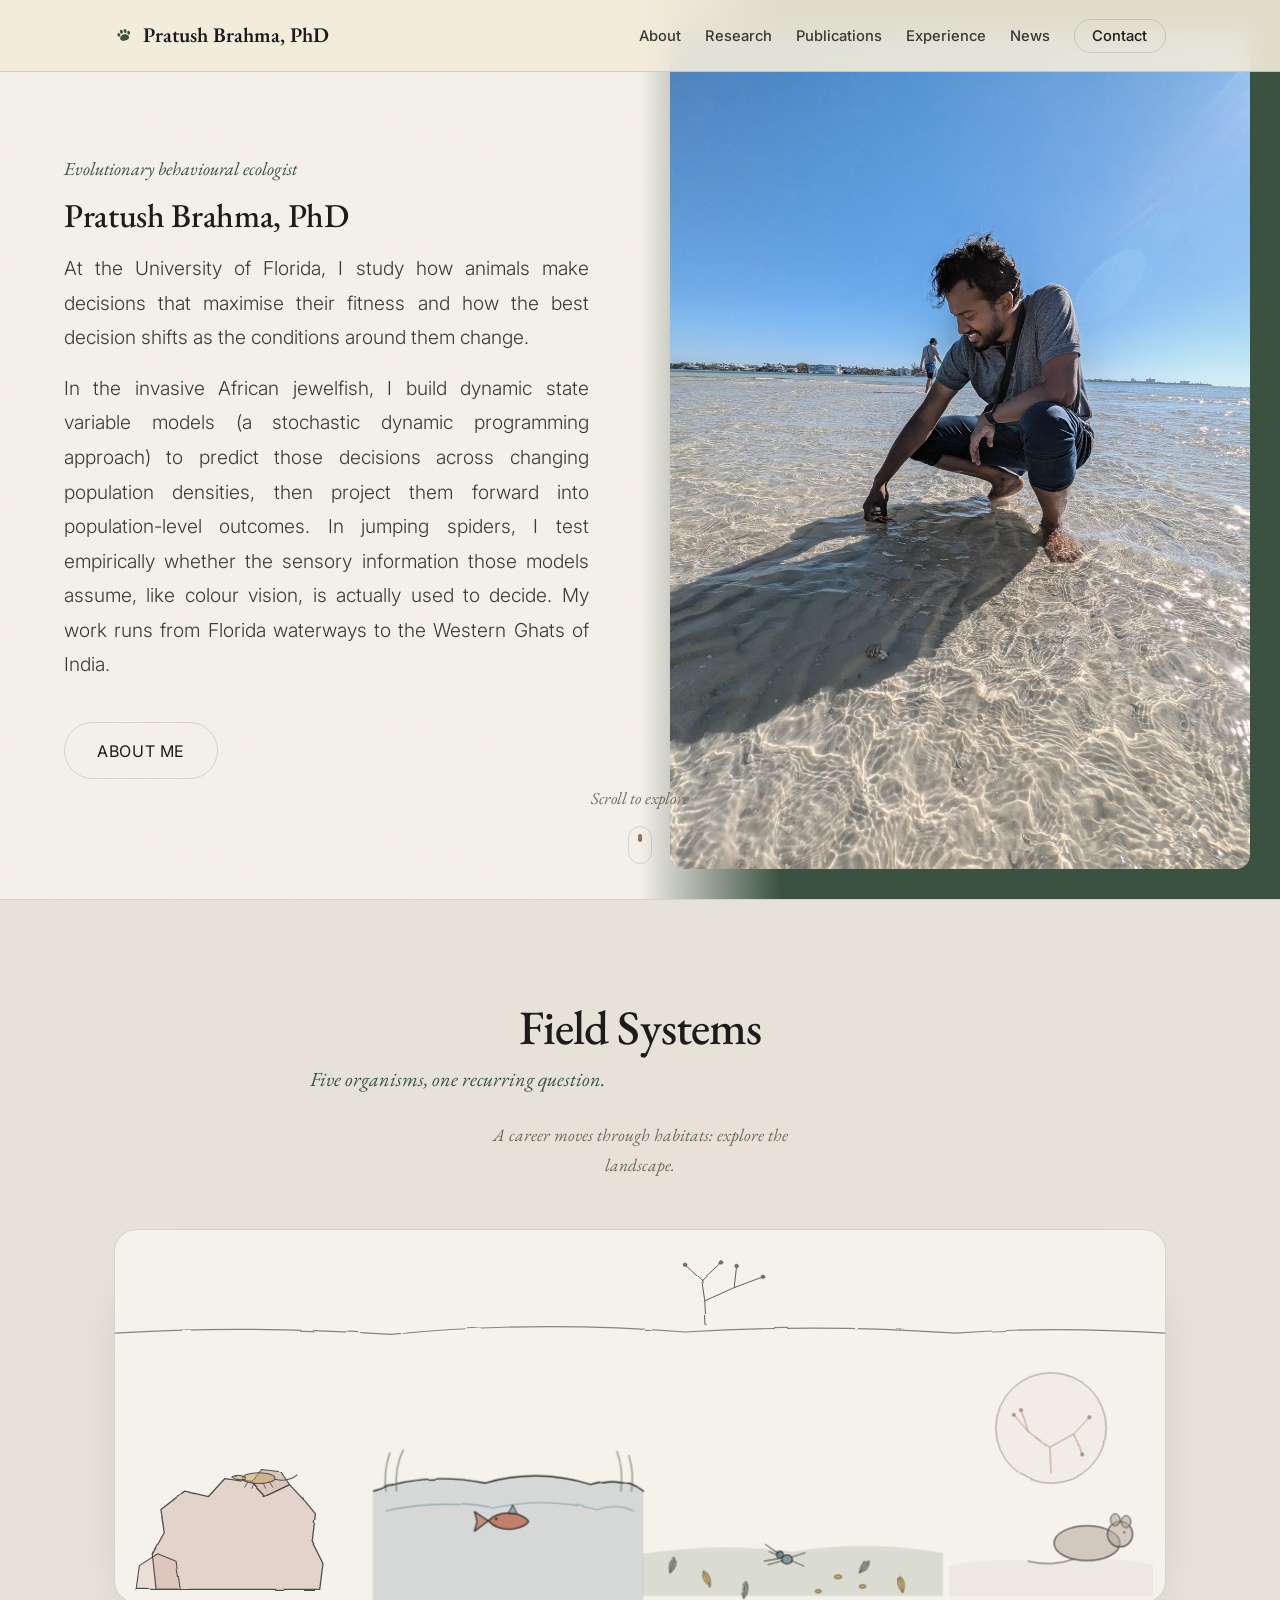
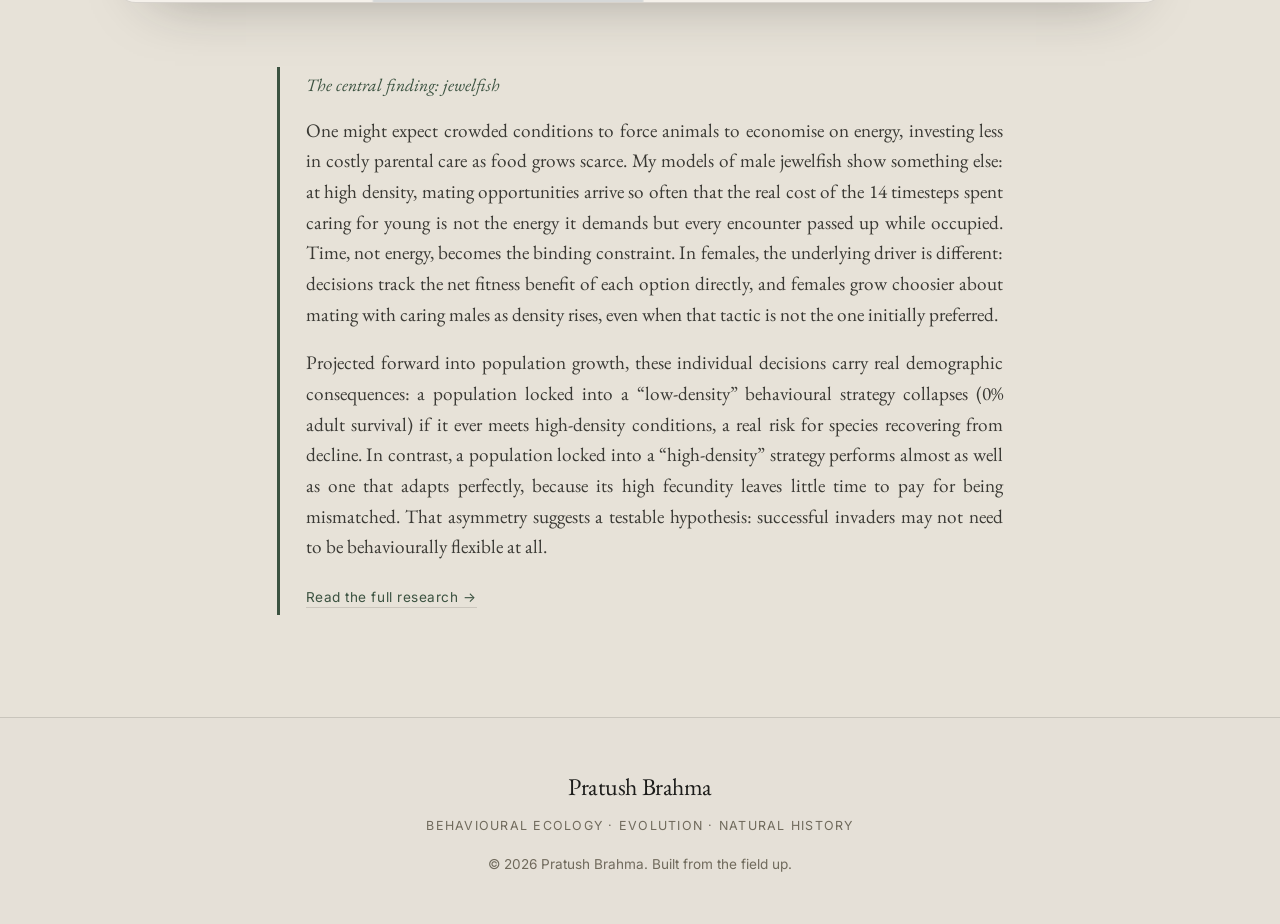
==== commit 7dbddde2: "Hero text update, scroll button fix, justified text, reorder species and research, restore hero gree" ====
--- a/index.html
+++ b/index.html
@@ -55,9 +55,9 @@
         <h1 class="hero__name reveal" data-reveal data-reveal-delay="2">Pratush Brahma, PhD</h1>
         <div class="hero__tagline reveal" data-reveal data-reveal-delay="3">
           <p>
-            At the University of Florida, I study how animals decide: what shapes
-            the choice between competing, caring, and foraging, and what those
-            choices cost or earn in fitness.
+            At the University of Florida, I study how animals make decisions that
+            maximise their fitness and how the best decision shifts as the
+            conditions around them change.
           </p>
           <p>
             In the invasive African jewelfish, I build dynamic state variable
--- a/style.css
+++ b/style.css
@@ -162,6 +162,29 @@
   letter-spacing: -0.02em;
 }
 
+/* Flowing paragraph text (bio copy, research/about descriptions, lead-ins)
+   reads as justified body text site-wide. Captions, specimen/species-name
+   labels, kickers, footer meta, and timeline/publication metadata are
+   single-line label content, not prose, so they're excluded below. */
+p { text-align: justify; }
+.hero__eyebrow,
+.section__kicker,
+.about__caption,
+.study-card__name,
+.study-card__caption,
+.field-finding__label,
+.footer__name,
+.footer__tag,
+.footer__copy,
+.tl-date,
+.tl-org,
+.role-card__meta,
+.role-card__sub,
+.pub__meta,
+.pub-list__empty {
+  text-align: inherit;
+}
+
 ::selection { background: var(--accent); color: var(--on-accent); }
 
 /* ---------- Accessibility helpers ---------- */
@@ -403,13 +426,17 @@
   box-shadow: 0 14px 28px -18px rgba(28, 28, 26, 0.25);
 }
 
-/* Portrait: a flush, full-height panel on the right half at desktop width,
-   same treatment as the About page's photo. The seam-side (left) edge
-   fades into the bio panel's parchment ground so the two halves don't
-   read as a hard cut; the outer edge stays a clean crop. */
+/* Portrait: a deep-green panel on the right half at desktop width, framing
+   the portrait with the site's forest-green accent so the hero reads as
+   two colour panels (parchment / forest green), not one flat page. The
+   seam-side (left) edge fades into the bio panel's parchment ground so
+   the two halves don't read as a hard cut; the outer edge stays a clean crop. */
 .hero__portrait-panel {
   position: relative;
   z-index: 1;
+  background: var(--accent);
+  padding: clamp(1rem, 2.4vw, 1.85rem);
+  box-sizing: border-box;
 }
 .hero__portrait {
   width: 100%;
@@ -417,6 +444,7 @@
   object-fit: cover;
   object-position: center top;
   display: block;
+  border-radius: var(--radius);
   filter: sepia(8%) contrast(0.96);
 }
 .hero__portrait-panel::before {
@@ -445,6 +473,8 @@
     max-width: 280px;
     aspect-ratio: 4 / 5;
     margin: 0 auto 1.5rem;
+    padding: 0.65rem;
+    border-radius: var(--radius);
   }
   .hero__portrait-panel::before { content: none; }
 }
@@ -454,6 +484,7 @@
   left: 50%;
   bottom: 2.2rem;
   transform: translateX(-50%);
+  z-index: 10;
   display: flex;
   flex-direction: column;
   align-items: center;
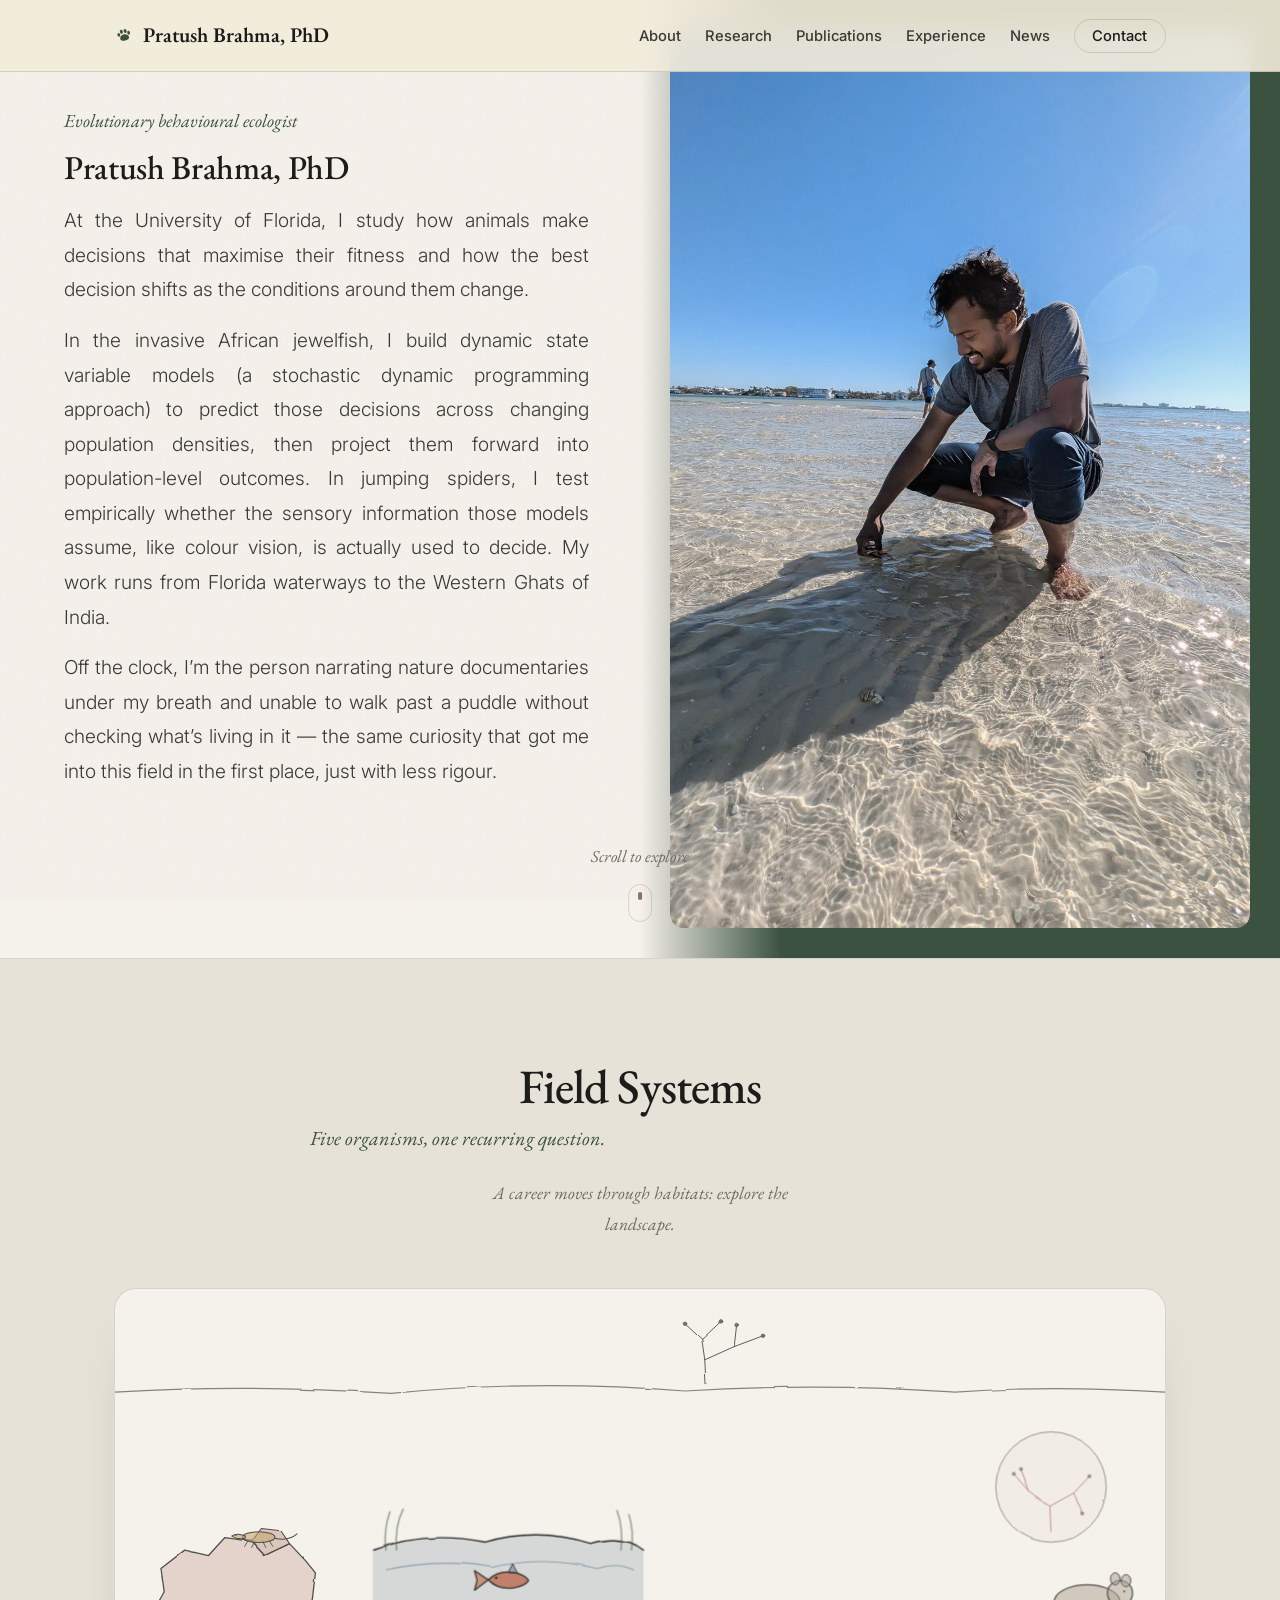
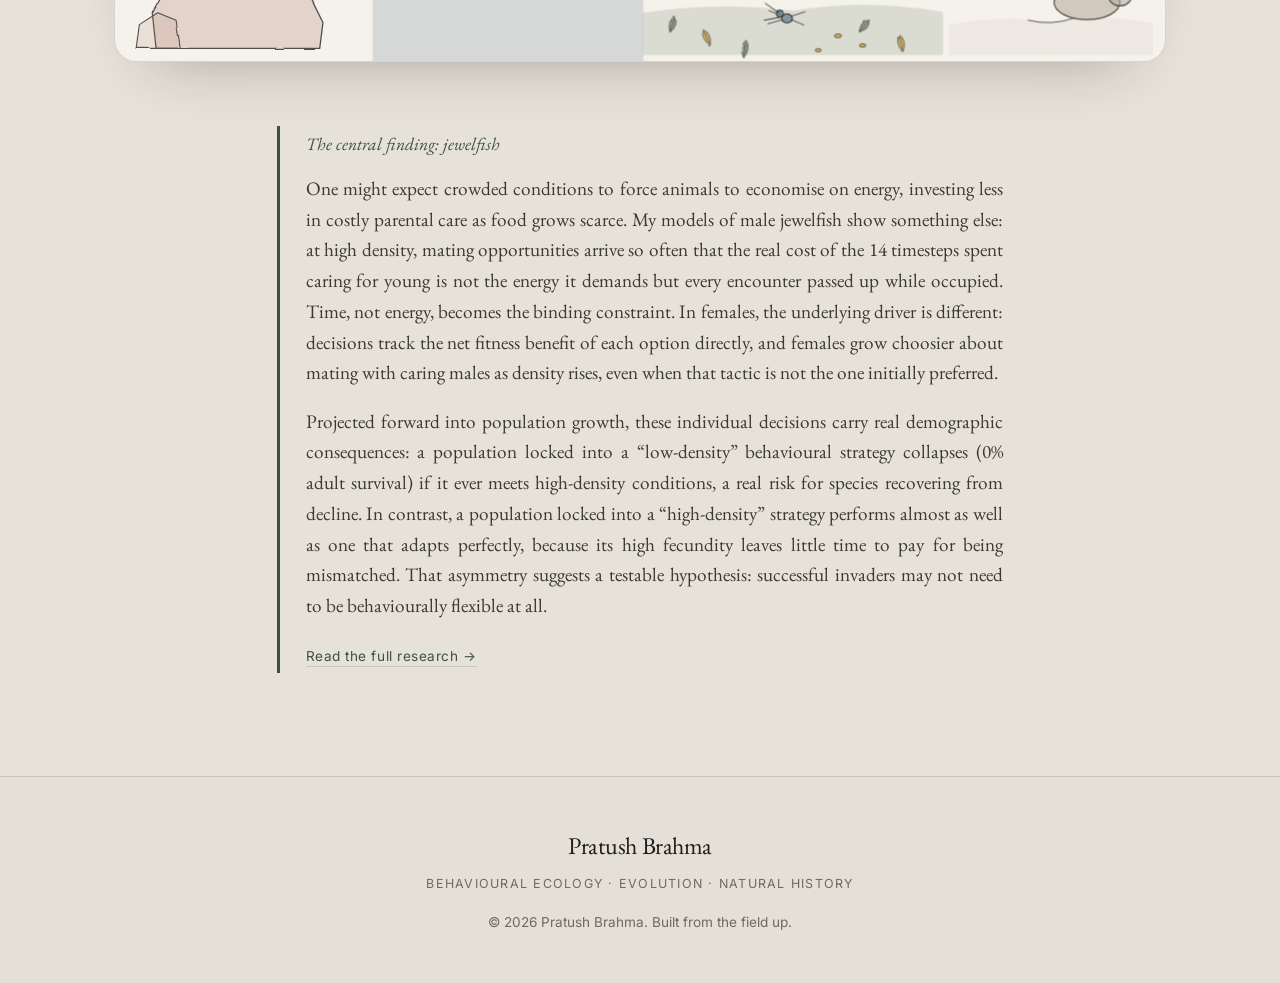
==== commit 88e6126d: "Fix mobile sidebar background, hero image position, and button overlap" ====
--- a/index.html
+++ b/index.html
@@ -68,6 +68,12 @@
             colour vision, is actually used to decide. My work runs from Florida
             waterways to the Western Ghats of India.
           </p>
+          <p>
+            Off the clock, I&rsquo;m the person narrating nature documentaries under
+            my breath and unable to walk past a puddle without checking what&rsquo;s
+            living in it &mdash; the same curiosity that got me into this field in
+            the first place, just with less rigour.
+          </p>
         </div>
         <div class="hero__actions reveal" data-reveal data-reveal-delay="4">
           <a href="about.html" class="btn btn--ghost">About me</a>
--- a/style.css
+++ b/style.css
@@ -461,18 +461,25 @@
   .hero__bio {
     max-width: none;
     text-align: center;
-    padding: calc(var(--header-h) + 1.5rem) var(--gutter) clamp(3rem, 9vh, 5rem);
+    /* The portrait panel (order: -1, below) is the first element in visual
+       order here, so it — not this — carries the fixed-navbar clearance. */
+    padding: 1.5rem var(--gutter) clamp(3rem, 9vh, 5rem);
   }
-  .hero__actions { justify-content: center; }
+  .hero__actions {
+    justify-content: center;
+    /* Keeps the CTA row clear of the scroll cue that flows directly beneath it. */
+    margin-bottom: 1.75rem;
+  }
 
   /* Stacks above the bio text, centred, capped at 280px regardless of
-     which portrait option is in play. */
+     which portrait option is in play. Sits first in visual order, so it
+     needs its own clearance from the fixed navbar (header height + 12px). */
   .hero__portrait-panel {
     order: -1;
     width: 100%;
     max-width: 280px;
     aspect-ratio: 4 / 5;
-    margin: 0 auto 1.5rem;
+    margin: calc(var(--header-h) + 12px) auto 1.5rem;
     padding: 0.65rem;
     border-radius: var(--radius);
   }
@@ -491,6 +498,18 @@
   gap: 0.8rem;
   color: var(--text-muted);
 }
+/* Flows in normal document flow directly beneath the CTA row instead of
+   pinning to the (possibly content-overflowed) bottom of the hero box.
+   Placed after the base rule above so this override actually wins the cascade. */
+@media (max-width: 860px) {
+  .hero__scroll {
+    position: relative;
+    left: auto;
+    bottom: auto;
+    transform: none;
+    margin: 0 auto;
+  }
+}
 .hero__scroll-text {
   font-family: var(--font-display);
   font-style: italic;
@@ -634,6 +653,49 @@
   letter-spacing: 0.08em;
   text-transform: uppercase;
   color: var(--text-muted);
+}
+
+/* About page: opens with the portrait, then a single-column narrative —
+   the "field journal" read: see the person, then read their story. */
+.about-breadcrumb {
+  max-width: var(--maxw);
+  margin: 0 auto;
+  padding: clamp(1.5rem, 4vw, 2.25rem) var(--gutter) 0;
+}
+.about-intro {
+  padding: clamp(1rem, 3vw, 1.5rem) 0 clamp(2.5rem, 6vw, 4rem);
+}
+.about-portrait {
+  max-width: 560px;
+  margin: 0 auto;
+  padding: 0 var(--gutter);
+}
+.about-portrait__frame {
+  aspect-ratio: 4 / 5;
+  overflow: hidden;
+  position: relative;
+  background: linear-gradient(160deg, #cdbf9e, #9c8b6a);
+}
+.about-portrait__img {
+  position: absolute;
+  inset: 0;
+  width: 100%;
+  height: 100%;
+  object-fit: cover;
+  object-position: center top;
+  filter: sepia(8%) contrast(0.96);
+}
+.about-portrait__caption {
+  margin-top: 0.9rem;
+  font-family: var(--font-display);
+  font-style: italic;
+  font-size: 1.1rem;
+  color: var(--text-muted);
+  text-align: center;
+}
+.about__narrative { max-width: 68ch; margin: 0 auto; }
+@media (max-width: 640px) {
+  .about-portrait { max-width: 400px; }
 }
 
 /* Same stat row, reused as a credibility anchor on the homepage rather than
@@ -917,8 +979,8 @@
     justify-content: flex-start;
     gap: 2rem;
     padding: calc(var(--header-h) + 0.75rem) var(--gutter) 2rem;
-    background: var(--parchment); /* solid, opaque — never transparent */
-    border-left: 1px solid var(--line);
+    background: var(--ink); /* solid, fully opaque near-black — never transparent */
+    border-left: 1px solid rgba(245, 241, 235, 0.12);
     transform: translateX(100%);
     transition: transform 0.4s var(--ease);
     z-index: 1000;
@@ -929,7 +991,7 @@
   .nav__overlay {
     position: fixed;
     inset: 0;
-    background: rgba(28, 28, 26, 0.55);
+    background: rgba(28, 28, 26, 0.6);
     z-index: 999;
     opacity: 0;
     visibility: hidden;
@@ -946,13 +1008,13 @@
     margin: 0 -12px;
     border-radius: 8px;
     font-size: 1.2rem;
-    color: var(--text) !important;
+    color: var(--parchment) !important; /* warm off-white, for contrast against the near-black sidebar */
     background-color: transparent;
     transition: color 300ms var(--ease-out), background-color 250ms var(--ease-out);
   } /* ~44px tap height */
   .nav__menu a:hover { background-color: rgba(59, 82, 64, 0.12); }
   .nav__menu a[aria-current="page"] { color: var(--accent) !important; }
-  .nav__cta { color: var(--text) !important; }
+  .nav__cta { color: var(--parchment) !important; }
 
   .pub { grid-template-columns: 1fr; gap: 0.5rem; }
   .pub__year { padding-top: 0; }
@@ -964,9 +1026,11 @@
   .btn { justify-content: center; }
 }
 
-/* The scroll cue is decorative; on short/narrow viewports a long bio
-   can push it into the action buttons, so it steps aside there. */
-@media (max-width: 640px), (max-height: 720px) {
+/* The scroll cue is decorative; on short DESKTOP windows a long bio can
+   push it into the action buttons, so it steps aside there. Gated to
+   min-width so real phones (which flow it beneath the CTA row instead,
+   above) always keep it visible regardless of viewport height. */
+@media (max-height: 720px) and (min-width: 861px) {
   .hero__scroll { display: none; }
 }
 
